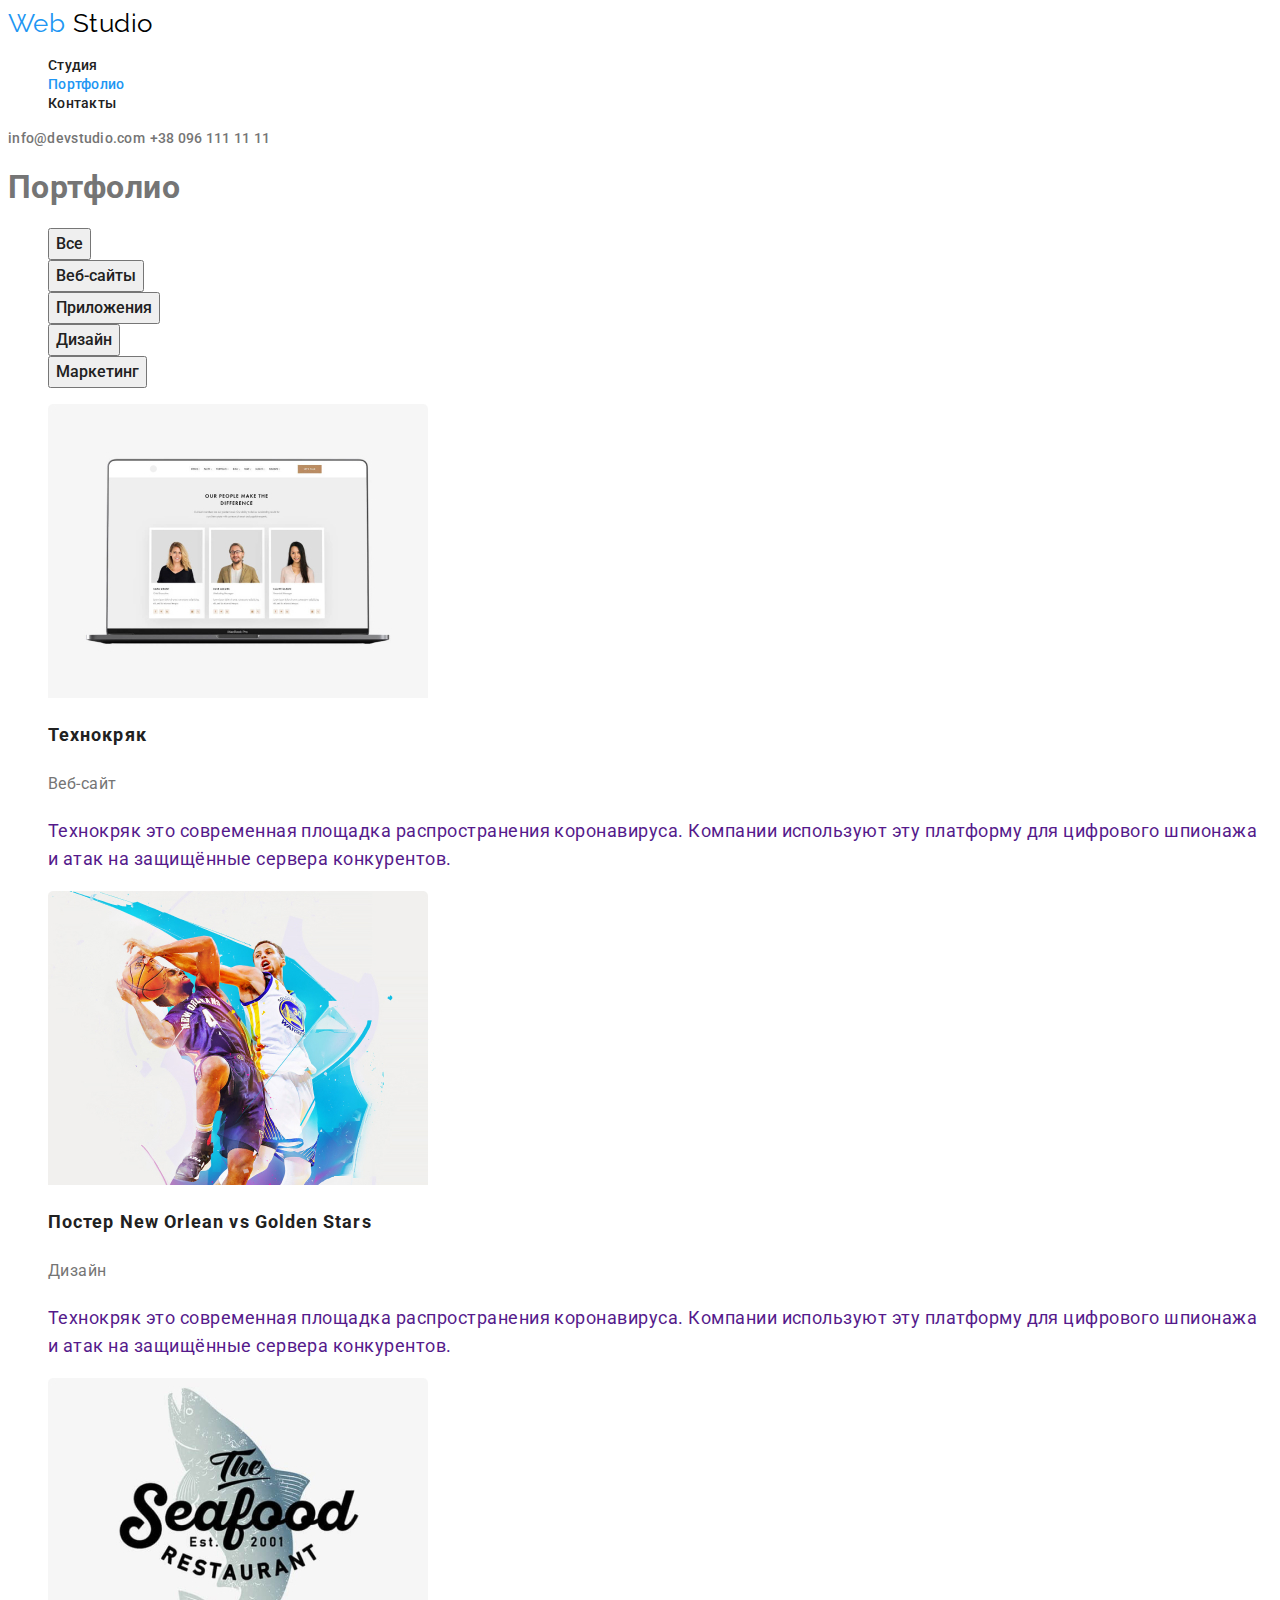
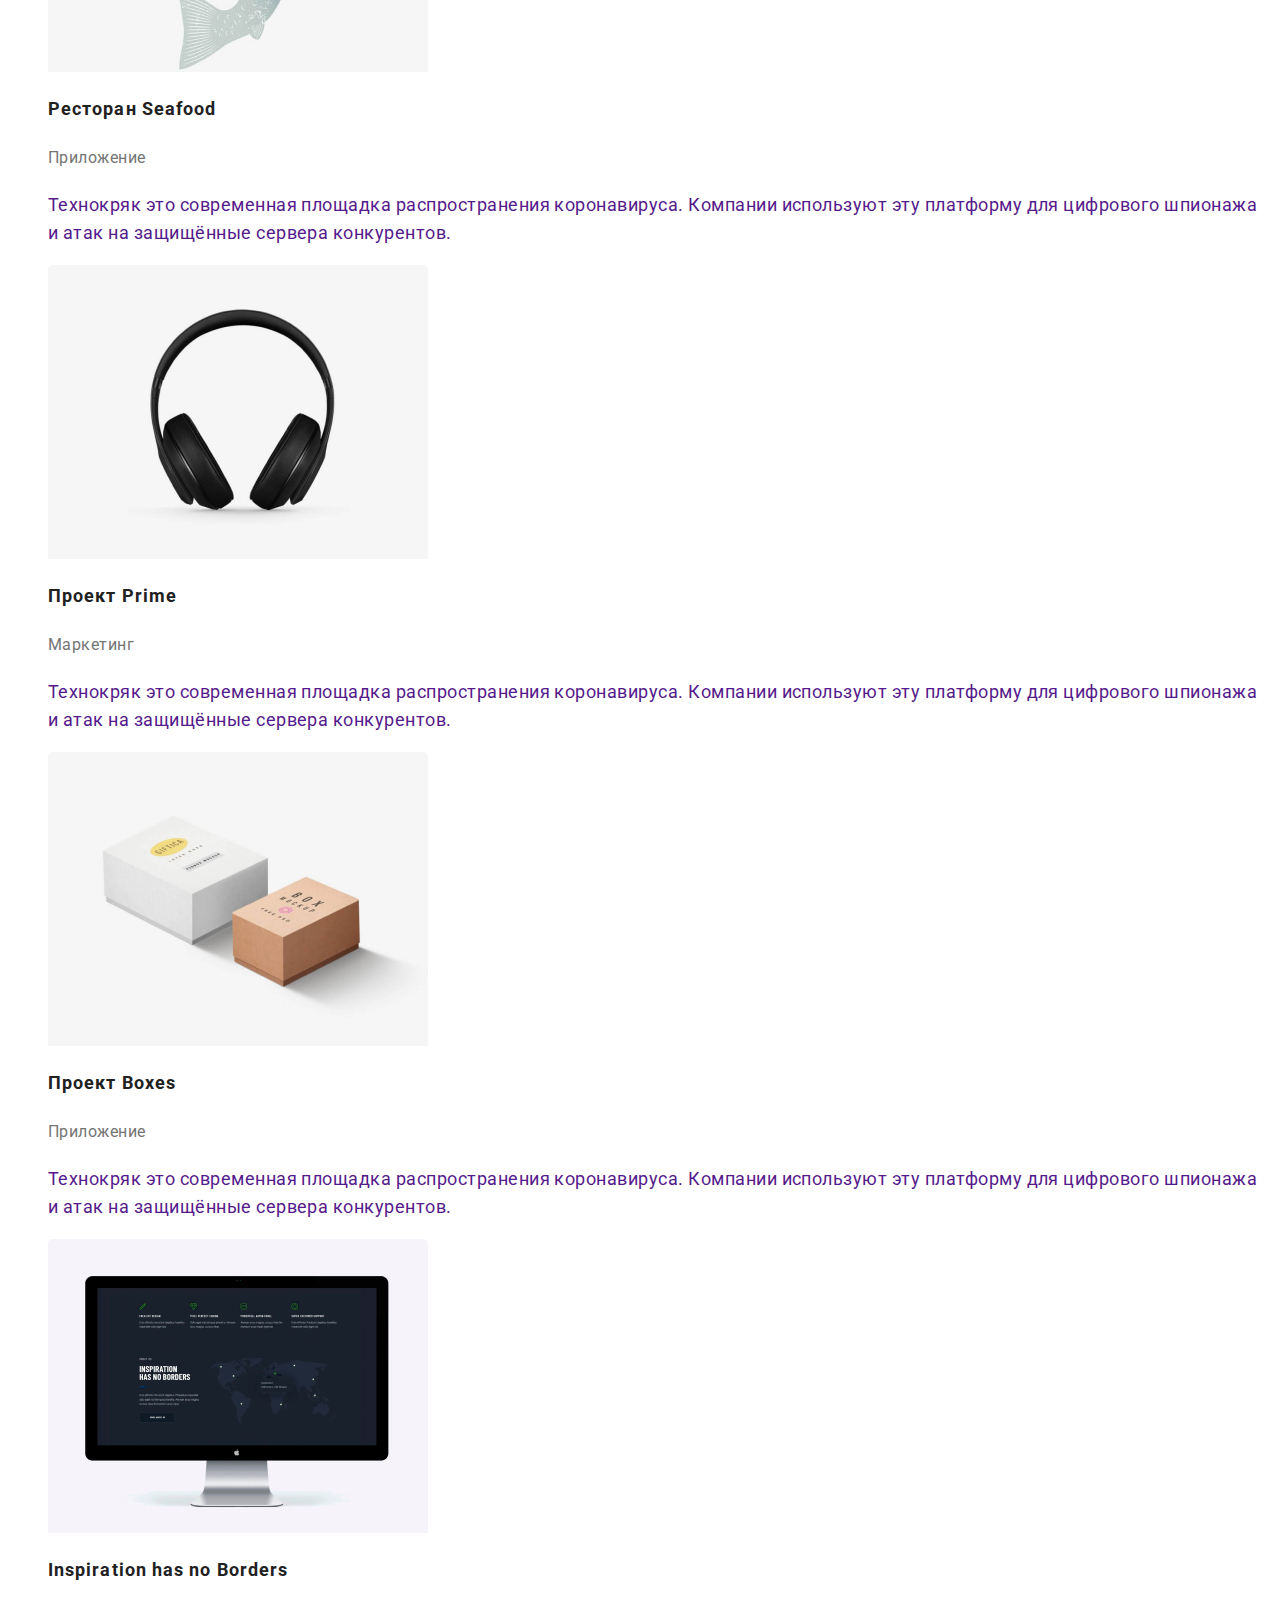
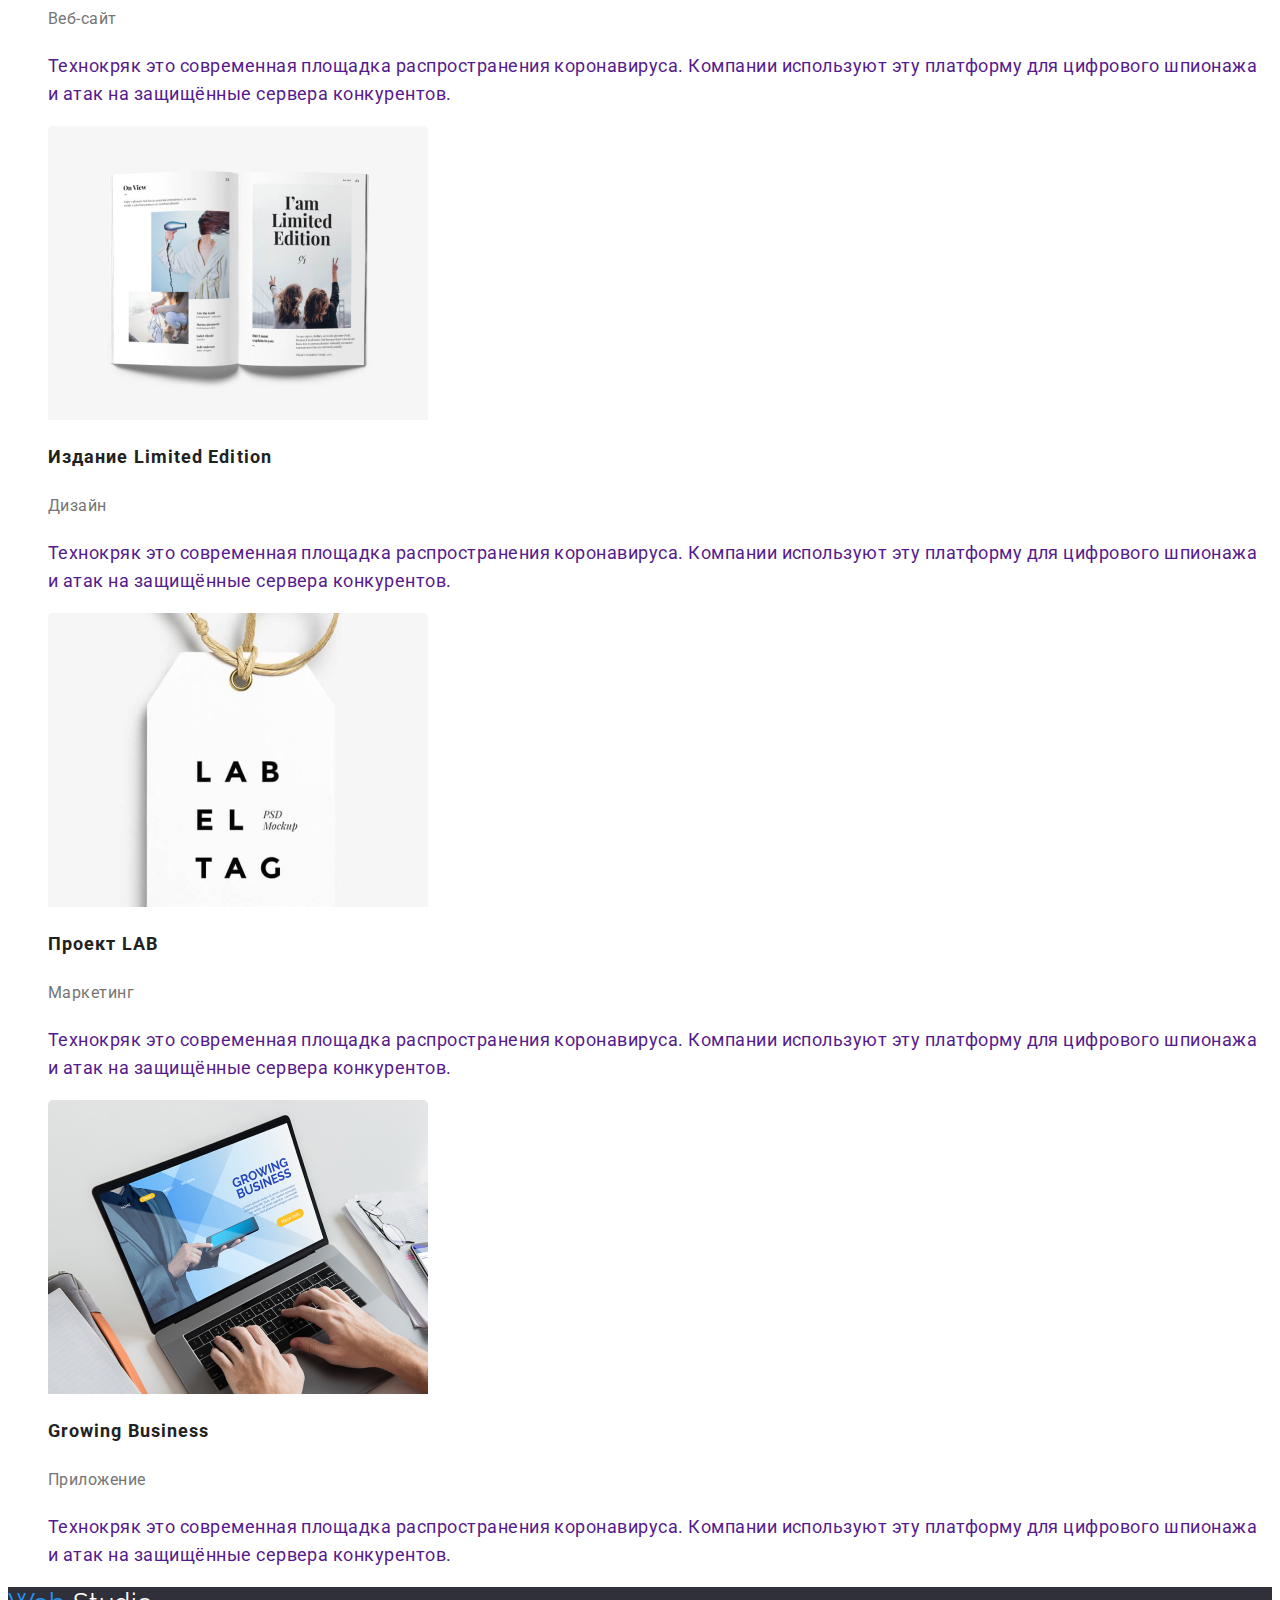
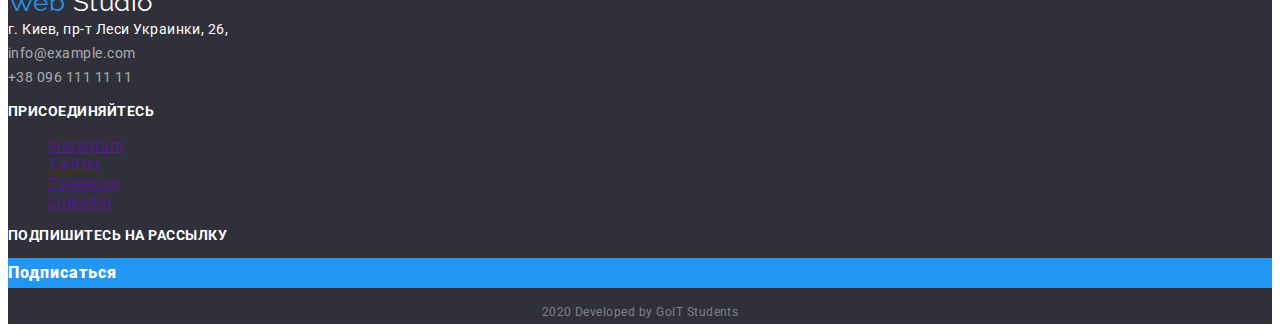
==== portfolio.html @ 2fec957e "Сopied work files №2" ====
<!DOCTYPE html>
<html lang="ru">
  <head>
    <meta charset="UTF-8" />
    <meta name="viewport" content="width=device-width, initial-scale=1.0" />
    <title>Document</title>
    <link
      href="https://fonts.googleapis.com/css2?family=Raleway:wght@700&family=Roboto:wght@400;500;700&display=swap"
      rel="stylesheet"
    />
    <link rel="stylesheet" href="./css/styles.css" />
  </head>

  <body class="page">
    <!--Шапка сайта-->
    <header>
      <nav>
        <a href="index.html" lang="en" class="logo"
          >Web <span class="accent">Studio</span></a
        >

        <ul class="site-nav">
          <li><a href="./index.html" class="link">Студия</a></li>
          <li><a href="./portfolio.html" class="link current">Портфолио</a></li>
          <li><a href="" class="link">Контакты</a></li>
        </ul>
      </nav>

      <address class="address">
        <a href="mailto:info@devstudio.com" class="item">info@devstudio.com</a>
        <a href="tel:+380961111111" class="item">+38 096 111 11 11</a>
      </address>
    </header>

    <main>
      <h1>Портфолио</h1>

      <ul class="portfolio-filter">
        <li><button type="button" class="button">Все</button></li>
        <li><button type="button" class="button">Веб-сайты</button></li>
        <li><button type="button" class="button">Приложения</button></li>
        <li><button type="button" class="button">Дизайн</button></li>
        <li><button type="button" class="button">Маркетинг</button></li>
      </ul>

      <ul class="projects">
        <li class="projects-items">
          <a class="link" href="">
            <img src="./img/Технокряк.jpg" alt="Технокряк" />
            <h2 class="title">Технокряк</h2>
            <p class="subtitle">Веб-сайт</p>
            <p class="text">
              Технокряк это современная площадка распространения коронавируса.
              Компании используют эту платформу для цифрового шпионажа и атак на
              защищённые сервера конкурентов.
            </p>
          </a>
        </li>
        <li class="projects-items">
          <a class="link" href="">
            <img
              src="./img/Постер New Orlean vs Golden Stars.jpg"
              alt="Постер New Orlean vs Golden Stars"
            />
            <h2 class="title">Постер New Orlean vs Golden Stars</h2>
            <p class="subtitle">Дизайн</p>
            <p class="text">
              Технокряк это современная площадка распространения коронавируса.
              Компании используют эту платформу для цифрового шпионажа и атак на
              защищённые сервера конкурентов.
            </p>
          </a>
        </li>
        <li class="projects-items">
          <a class="link" href="">
            <img src="./img/Ресторан Seafood.jpg" alt="Ресторан Seafood" />
            <h2 class="title">Ресторан Seafood</h2>
            <p class="subtitle">Приложение</p>
            <p class="text">
              Технокряк это современная площадка распространения коронавируса.
              Компании используют эту платформу для цифрового шпионажа и атак на
              защищённые сервера конкурентов.
            </p>
          </a>
        </li>
        <li class="projects-items">
          <a class="link" href="">
            <img src="./img/Проект Prime.jpg" alt="Проект Prime" />
            <h2 class="title">Проект Prime</h2>
            <p class="subtitle">Маркетинг</p>
            <p class="text">
              Технокряк это современная площадка распространения коронавируса.
              Компании используют эту платформу для цифрового шпионажа и атак на
              защищённые сервера конкурентов.
            </p>
          </a>
        </li>
        <li class="projects-items">
          <a class="link" href="">
            <img src="./img/Проект Boxes.jpg" alt="Проект Boxes" />
            <h2 class="title">Проект Boxes</h2>
            <p class="subtitle">Приложение</p>
            <p class="text">
              Технокряк это современная площадка распространения коронавируса.
              Компании используют эту платформу для цифрового шпионажа и атак на
              защищённые сервера конкурентов.
            </p>
          </a>
        </li>
        <li class="projects-items">
          <a class="link" href="">
            <img
              src="./img/Inspiration has no Borders.jpg"
              alt="Inspiration has no Borders"
            />
            <h2 class="title">Inspiration has no Borders</h2>
            <p class="subtitle">Веб-сайт</p>
            <p class="text">
              Технокряк это современная площадка распространения коронавируса.
              Компании используют эту платформу для цифрового шпионажа и атак на
              защищённые сервера конкурентов.
            </p>
          </a>
        </li>
        <li class="projects-items">
          <a class="link" href="">
            <img
              src="./img/Издание Limited Edition.jpg"
              alt="Издание Limited Edition"
            />
            <h2 class="title">Издание Limited Edition</h2>
            <p class="subtitle">Дизайн</p>
            <p class="text">
              Технокряк это современная площадка распространения коронавируса.
              Компании используют эту платформу для цифрового шпионажа и атак на
              защищённые сервера конкурентов.
            </p>
          </a>
        </li>
        <li class="projects-items">
          <a class="link" href="">
            <img src="./img/Проект LAB.jpg" alt="Проект LAB" />
            <h2 class="title">Проект LAB</h2>
            <p class="subtitle">Маркетинг</p>
            <p class="text">
              Технокряк это современная площадка распространения коронавируса.
              Компании используют эту платформу для цифрового шпионажа и атак на
              защищённые сервера конкурентов.
            </p>
          </a>
        </li>
        <li class="projects-items">
          <a class="link" href="">
            <img src="./img/Growing Business.jpg" alt="Growing Business" />
            <h2 class="title">Growing Business</h2>
            <p class="subtitle">Приложение</p>
            <p class="text">
              Технокряк это современная площадка распространения коронавируса.
              Компании используют эту платформу для цифрового шпионажа и атак на
              защищённые сервера конкурентов.
            </p>
          </a>
        </li>
      </ul>
    </main>

    <!--Футер-->
    <footer class="footer">
      <div>
        <a class="logo">Web <span class="logo-footer">Studio</span></a>
        <address>
          <a class="contact">г. Киев, пр-т Леси Украинки, 26, </a><br />
          <a href="mailto:info@example.com" class="info">info@example.com</a
          ><br />
          <a href="tel:+380961111111" class="info">+38 096 111 11 11</a>
        </address>
      </div>

      <div>
        <p class="action">Присоединяйтесь</p>
        <ul>
          <li>
            <a href="" aria-label="Cсылка на Instagram">Instagram</a>
          </li>
          <li><a href="" aria-label="Cсылка на Twitter">Twitter</a></li>
          <li><a href="" aria-label="Cсылка на Facebook">Facebook</a></li>
          <li><a href="" aria-label="Cсылка на LinkedIn">LinkedIn</a></li>
        </ul>
      </div>

      <div>
        <p class="action">Подпишитесь на рассылку</p>
        <a href="" class="studio-button">Подписаться</a>
      </div>

      <p class="madeby">2020 Developed by GoIT Students</p>
    </footer>
  </body>
</html>
---- css/styles.css ----
/* Стили для index.html */

/* основной цвет фона #FFFFFF */
/* вторичный цвет фона #F5F4FA */
/* цвет основного текста #757575 */
/* вторичный цвет текста #212121 */
/* белый #FFFFFF */
/* акцент #2196F3 */

/* по умолчанию */
/* fon-style: normal */
/* fon-weight: 400 для p, 700 для h*/

.page {
  color: #757575;
  background-color: #ffffff;
  font-family: Roboto, sans-serif;
  letter-spacing: 0.03em;
}

ul {
  list-style: none;
}

/* Logo */

.logo {
  color: #2196f3;
  font-family: Raleway, cursive;
  font-size: 26px;
  line-height: 1.19;
  text-decoration: none;
}

.logo .accent {
  color: #000000;
}

/* Site-nav */
.site-nav .link {
  color: #212121;
  font-weight: 500;
  font-size: 14px;
  line-height: 1.14;
  letter-spacing: 0.02em;
  text-decoration: none;
}

.site-nav .link:hover,
.site-nav .link:focus {
  color: #2196f3;
}

.site-nav .link.current {
  color: #2196f3;
}

/* address */
.address .item {
  color: #757575;
  text-decoration: none;
  font-style: normal;
  font-weight: 500;
  font-size: 14px;
  line-height: 1.14;
  letter-spacing: 0.02em;
}

.address .item:hover,
address .item:focus {
  color: #2196f3;
}

/* Hero */
.hero-title {
  /* color: #ffffff; */
  font-weight: 900;
  font-size: 44px;
  line-height: 1.36;
  text-align: center;
  letter-spacing: 0.06em;
  text-transform: uppercase;
}

.hero-button {
  color: #ffffff;
  background-color: #2196f3;
  font-weight: 700;
  font-size: 16px;
  line-height: 1.87;
  display: flex;
  align-items: center;
  text-align: center;
  letter-spacing: 0.06em;
  text-decoration: none;
}

/* Section */
.section-title {
  color: #212121;
  font-weight: 700;
  font-size: 36px;
  line-height: 1.17;
  text-align: center;
}

/* Features */
.feature-list .title {
  color: #212121;
  font-weight: 700;
  font-size: 14px;
  line-height: 1.14;
  text-transform: uppercase;
}

.feature-list .text {
  font-size: 14px;
  line-height: 1.71;
}

/* Product */
.product .product-list {
  font-weight: 700;
  font-size: 14px;
  line-height: 1.14;
  text-align: center;
  text-transform: uppercase;
  /* color: #ffffff; */
}

/* Team */
.team-list .title {
  color: #212121;
}

.team {
  background: #f5f4fa;
}

/* Футер */
.contact {
  font-style: normal;
  font-weight: 400;
  font-size: 14px;
  line-height: 1.71;
  color: #ffffff;
}

.info {
  font-style: normal;
  font-weight: 400;
  font-size: 14px;
  line-height: 1.71;
  color: rgba(255, 255, 255, 0.6);
  text-decoration: none;
}

.studio-button {
  font-weight: 900;
  font-size: 16px;
  line-height: 1.87;
  display: flex;
  align-items: center;
  text-align: center;
  letter-spacing: 0.06em;
  background-color: #2196f3;
  color: #ffffff;
  text-decoration: none;
}

.action {
  font-weight: 700;
  font-size: 14px;
  line-height: 1.14;
  text-transform: uppercase;
  color: #ffffff;
}

.footer {
  background-color: #2f303a;
}

.madeby {
  font-style: normal;
  font-weight: 400;
  font-size: 12px;
  line-height: 2;
  text-align: center;
  color: rgba(255, 255, 255, 0.4);
}
.logo-footer {
  color: #ffffff;
}
/* Стили для portfolio.html */

/* основной цвет фона #FFFFFF */
/* вторичный цвет фона #F5F4FA */
/* цвет основного текста #212121 */
/* вторичный цвет текста #757575 */

.portfolio-filter .button {
  color: #212121;
}

.portfolio-filter .button:hover,
.portfolio-filter .button:focus {
  color: #ffffff;
  background-color: #2196f3;
}

button {
  font-family: inherit;
  font-weight: 500;
  font-size: 16px;
  line-height: 1.63;
  text-align: center;
}

.projects .title {
  font-weight: 700;
  font-size: 18px;
  line-height: 2;
  letter-spacing: 0.06em;
  color: #212121;
}

.projects .link {
  text-decoration: none;
}

.projects .subtitle {
  font-weight: 400;
  font-size: 16px;
  line-height: 1.87;
  color: #757575;
}

.projects .text {
  font-weight: 400;
  font-size: 18px;
  line-height: 1.56;
  /* color: #ffffff; */
}
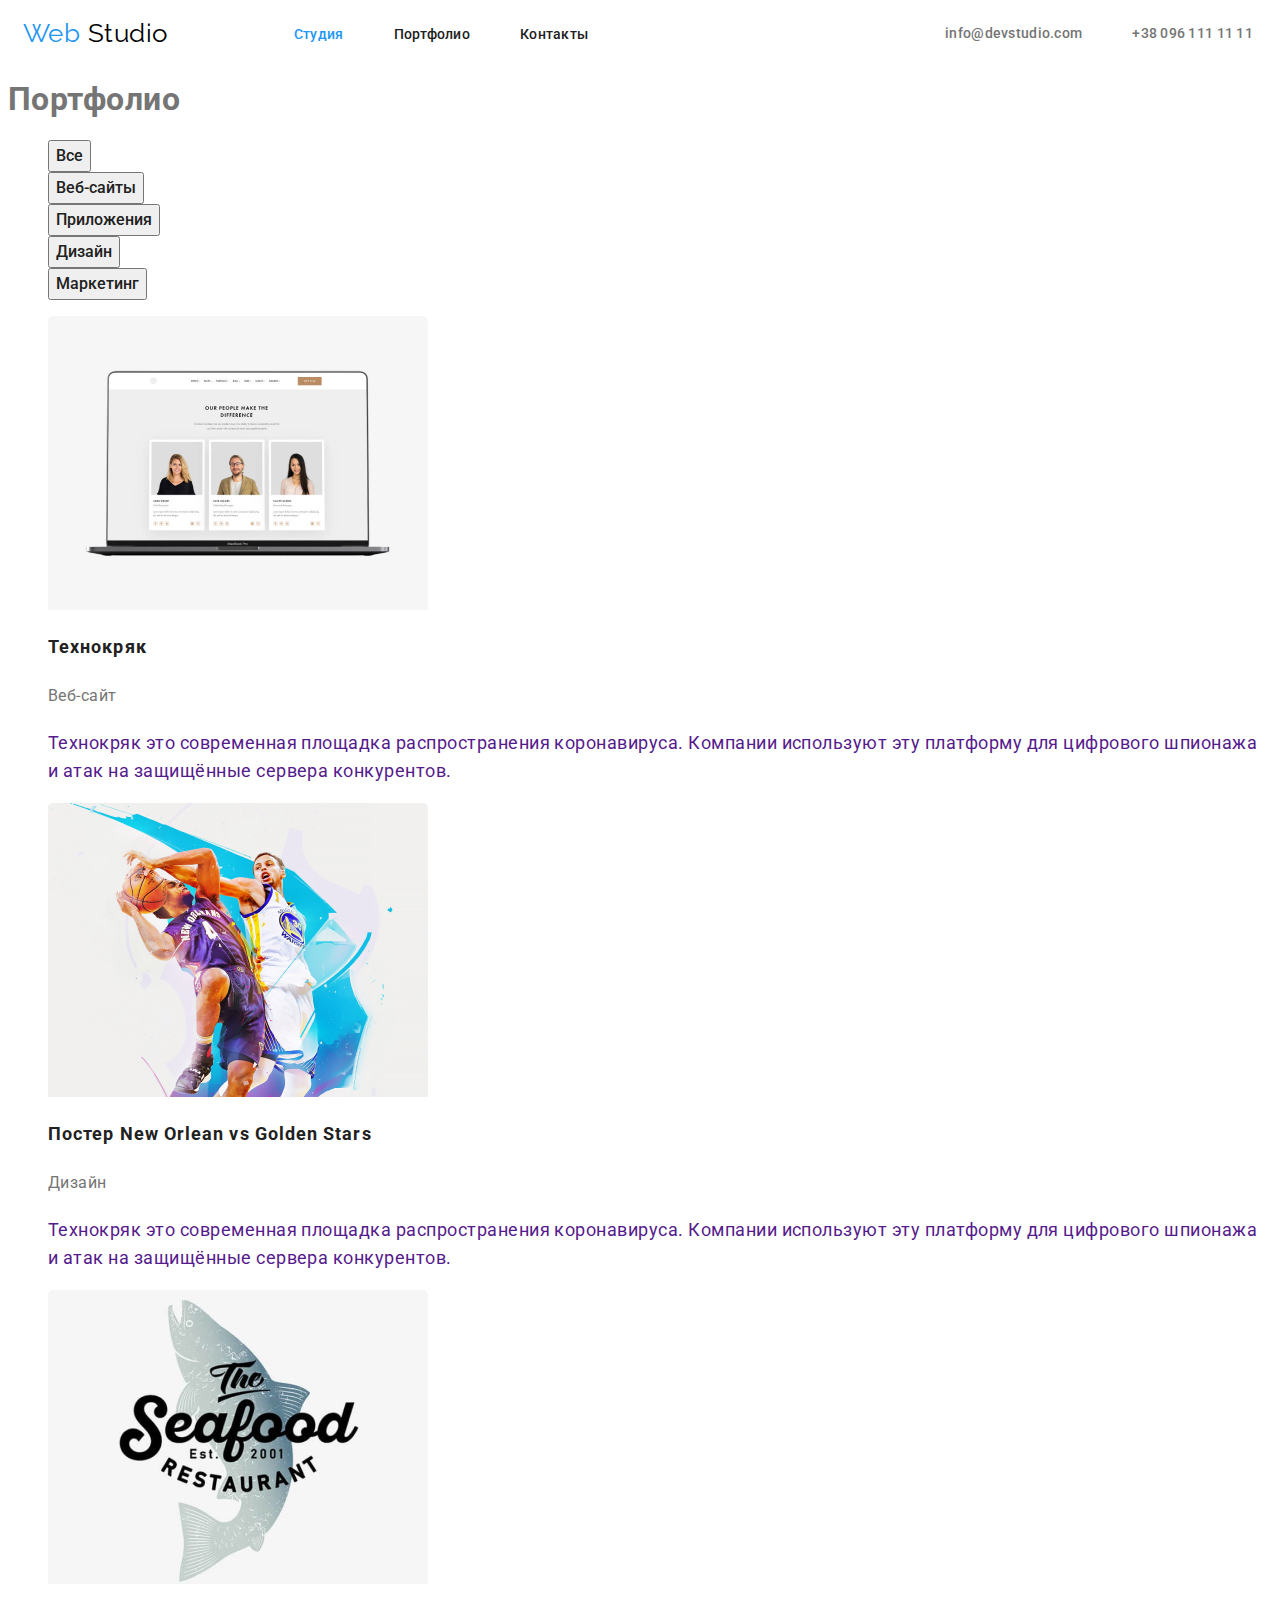
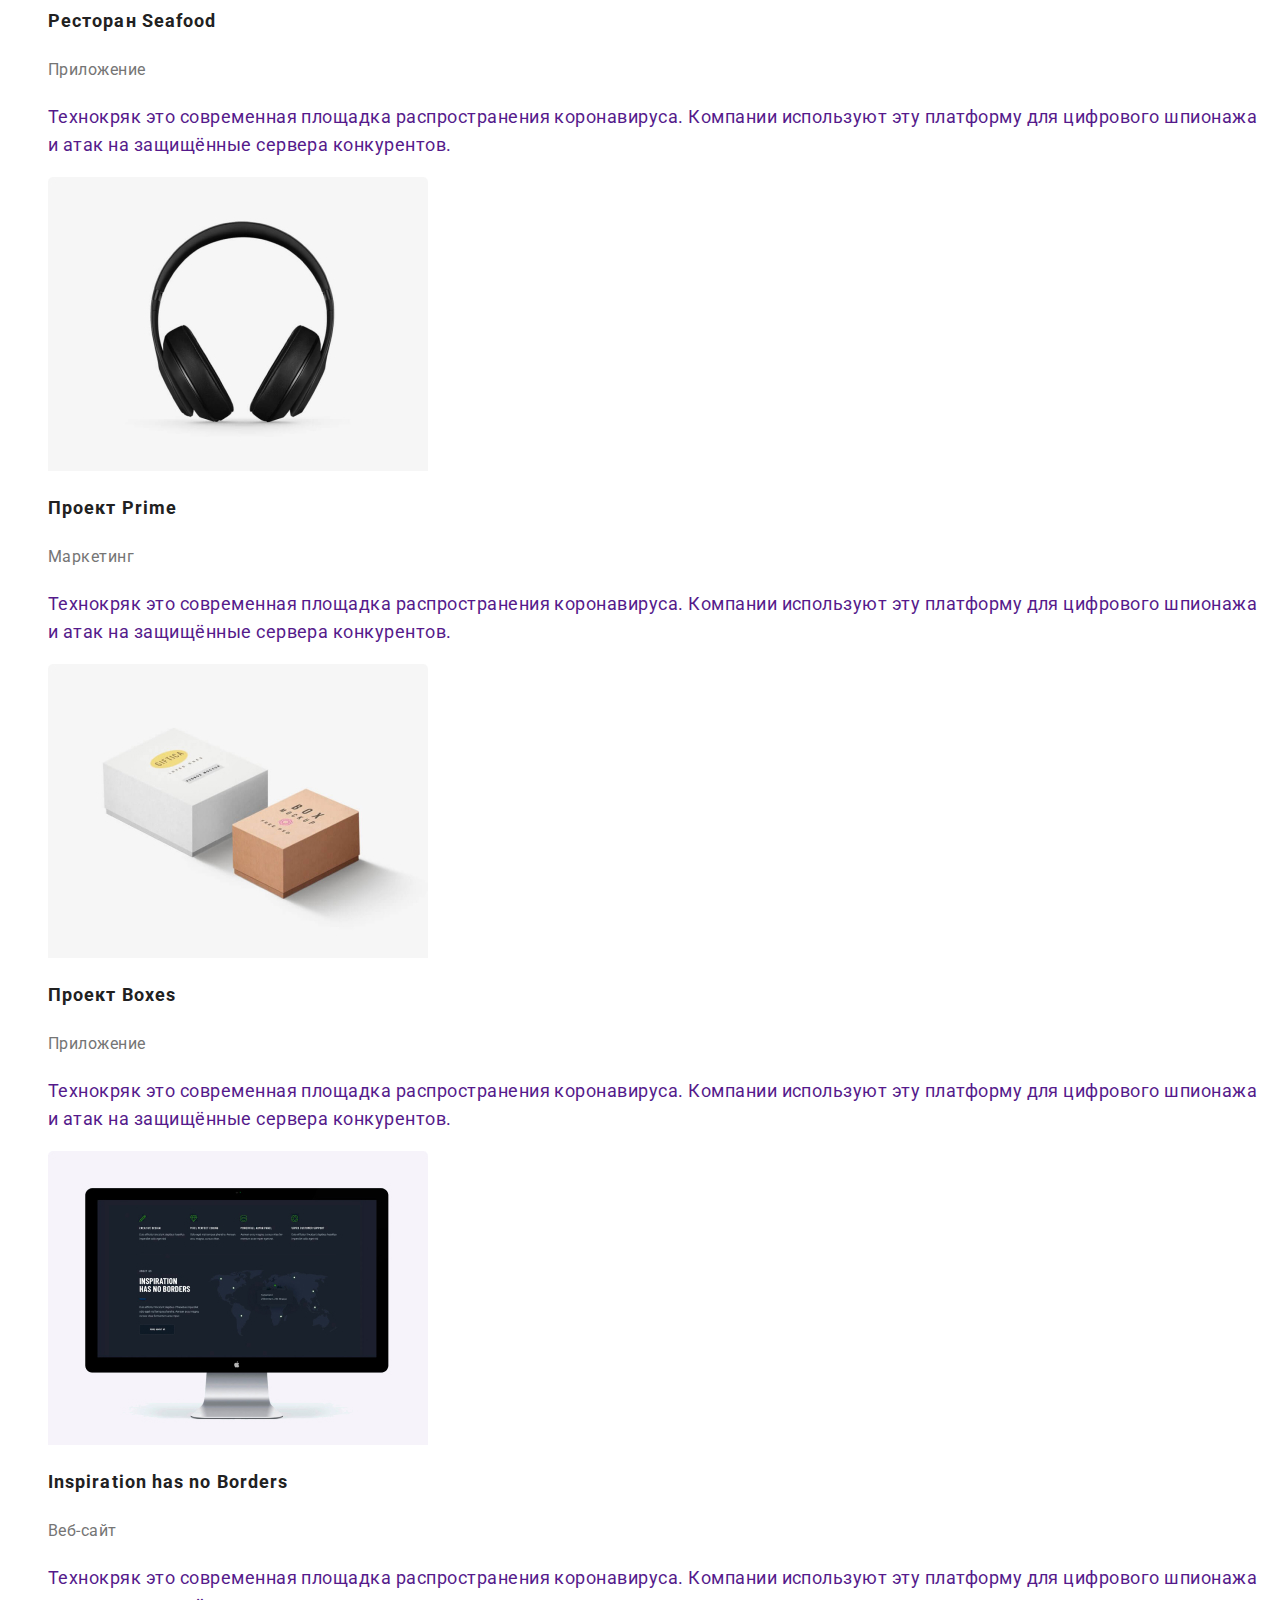
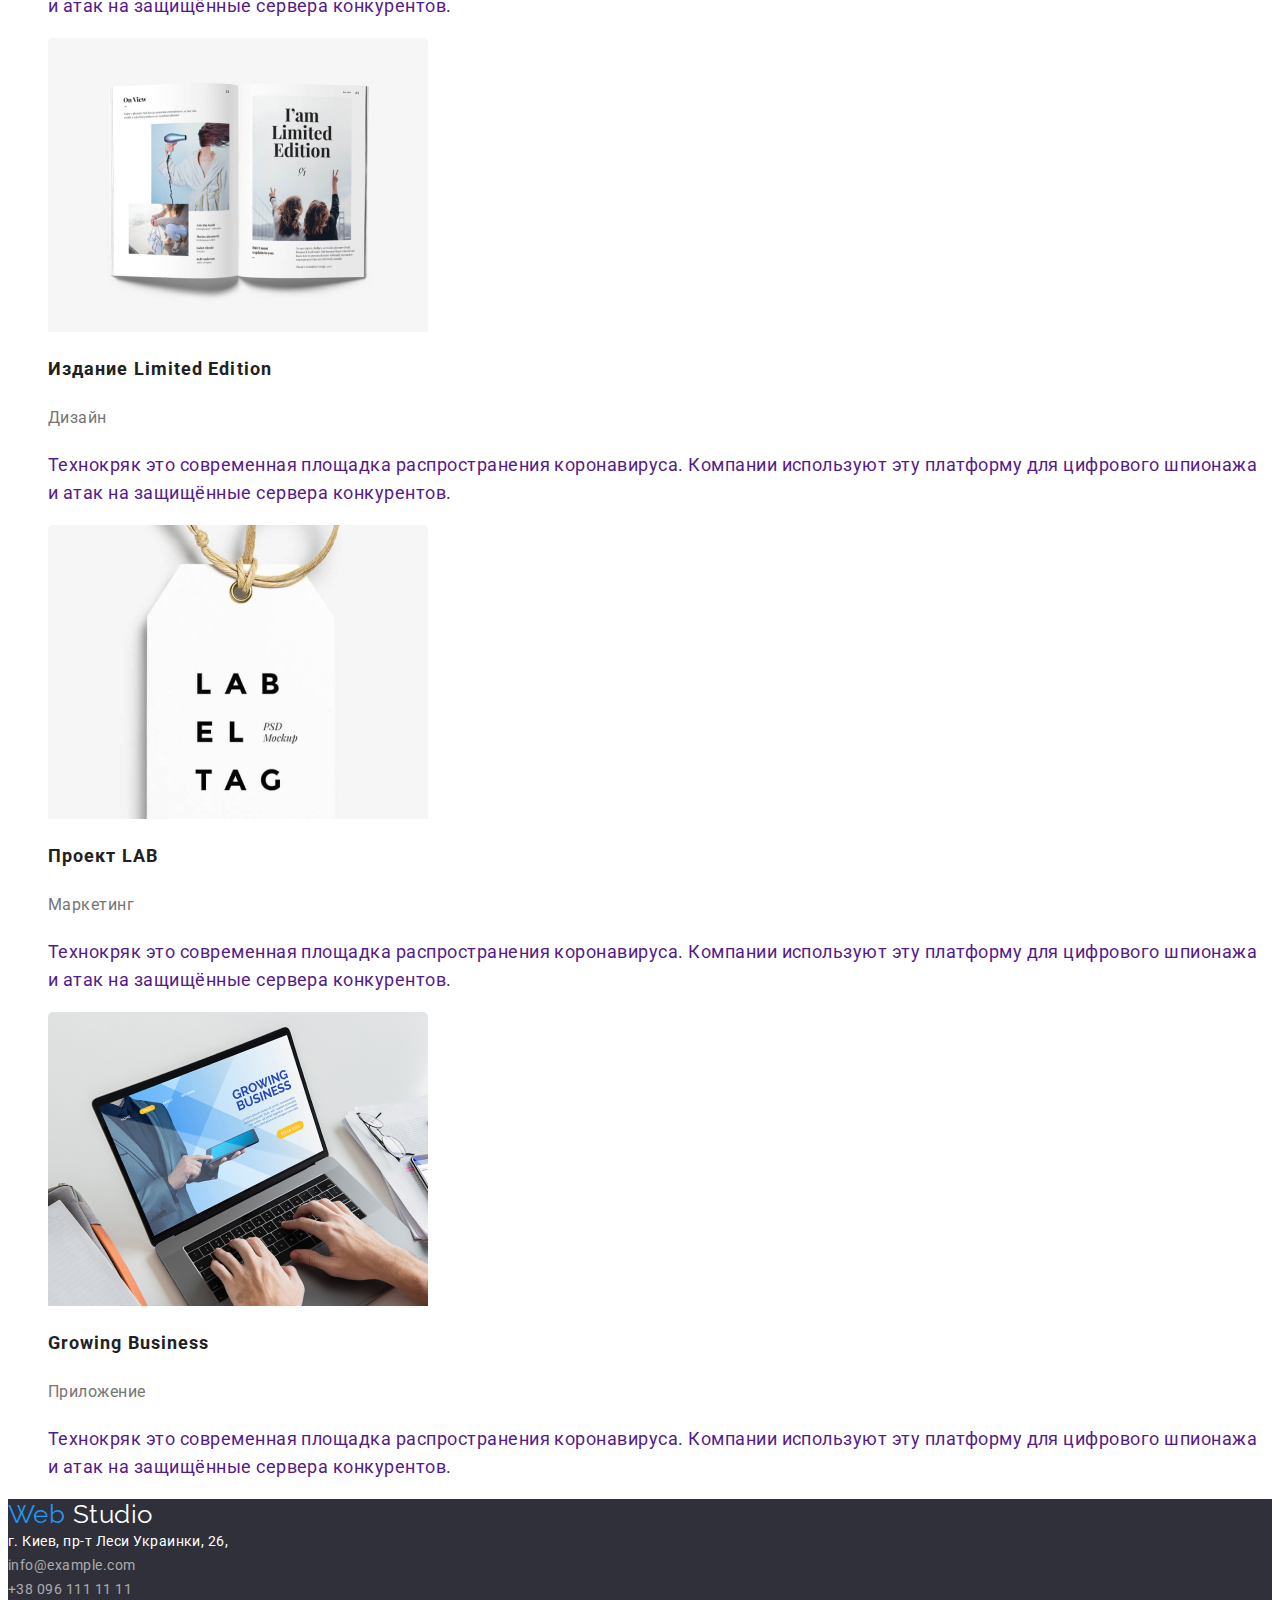
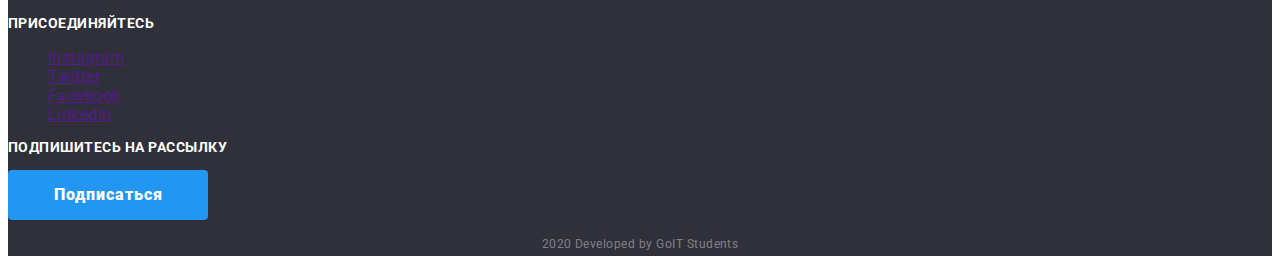
==== commit 76d3cb58: "Added flex elements" ====
--- a/portfolio.html
+++ b/portfolio.html
@@ -13,23 +13,31 @@
 
   <body class="page">
     <!--Шапка сайта-->
-    <header>
-      <nav>
-        <a href="index.html" lang="en" class="logo"
-          >Web <span class="accent">Studio</span></a
-        >
-
-        <ul class="site-nav">
-          <li><a href="./index.html" class="link">Студия</a></li>
-          <li><a href="./portfolio.html" class="link current">Портфолио</a></li>
-          <li><a href="" class="link">Контакты</a></li>
-        </ul>
-      </nav>
-
-      <address class="address">
-        <a href="mailto:info@devstudio.com" class="item">info@devstudio.com</a>
-        <a href="tel:+380961111111" class="item">+38 096 111 11 11</a>
-      </address>
+    <header class="page-header">
+      <div class="header-container">
+        <nav class="nav-conteiner">
+          <a href="index.html" lang="en" class="logo"
+            >Web <span class="accent">Studio</span></a
+          >
+
+          <ul class="site-nav">
+            <li class="item">
+              <a href="./index.html" class="link current">Студия</a>
+            </li>
+            <li class="item">
+              <a href="./portfolio.html" class="link">Портфолио</a>
+            </li>
+            <li class="item"><a href="" class="link">Контакты</a></li>
+          </ul>
+        </nav>
+
+        <address class="address">
+          <a href="mailto:info@devstudio.com" class="item"
+            >info@devstudio.com</a
+          >
+          <a href="tel:+380961111111" class="item">+38 096 111 11 11</a>
+        </address>
+      </div>
     </header>
 
     <main>
--- a/css/styles.css
+++ b/css/styles.css
@@ -17,6 +17,18 @@
   font-family: Roboto, sans-serif;
   letter-spacing: 0.03em;
 }
+.nav-conteiner {
+  display: flex;
+  align-items: center;
+}
+.header-container {
+  width: 1230px;
+  padding-left: 15px;
+  padding-right: 15px;
+
+  display: flex;
+  align-items: center;
+}
 
 ul {
   list-style: none;
@@ -55,7 +67,23 @@
   color: #2196f3;
 }
 
+.site-nav {
+  display: flex;
+  margin-left: 86px;
+}
+
+.site-nav .item:not(:last-child) {
+  margin-right: 50px;
+}
 /* address */
+.address {
+  display: flex;
+  margin-left: auto;
+}
+
+.address .item + .item {
+  margin-left: 50px;
+}
 .address .item {
   color: #757575;
   text-decoration: none;
@@ -73,26 +101,36 @@
 
 /* Hero */
 .hero-title {
+  margin-top: 0px;
+  margin-bottom: 46px;
+
   /* color: #ffffff; */
+
   font-weight: 900;
   font-size: 44px;
   line-height: 1.36;
-  text-align: center;
   letter-spacing: 0.06em;
   text-transform: uppercase;
 }
 
 .hero-button {
+  display: inline-block;
+  border-radius: 4px;
+  padding: 10px 32px;
+  min-width: 200px;
+
   color: #ffffff;
   background-color: #2196f3;
+
   font-weight: 700;
   font-size: 16px;
   line-height: 1.87;
-  display: flex;
-  align-items: center;
-  text-align: center;
-  letter-spacing: 0.06em;
-  text-decoration: none;
+  letter-spacing: 0.06em;
+  text-align: center;
+  text-decoration: none;
+}
+.hero {
+  text-align: center;
 }
 
 /* Section */
@@ -156,15 +194,19 @@
 }
 
 .studio-button {
+  display: inline-block;
+  border-radius: 4px;
+  padding: 10px 45px 10px 46px;
+  min-width: 109px;
+
+  background-color: #2196f3;
+  color: #ffffff;
+
   font-weight: 900;
   font-size: 16px;
   line-height: 1.87;
-  display: flex;
-  align-items: center;
-  text-align: center;
-  letter-spacing: 0.06em;
-  background-color: #2196f3;
-  color: #ffffff;
+  text-align: center;
+  letter-spacing: 0.06em;
   text-decoration: none;
 }
 
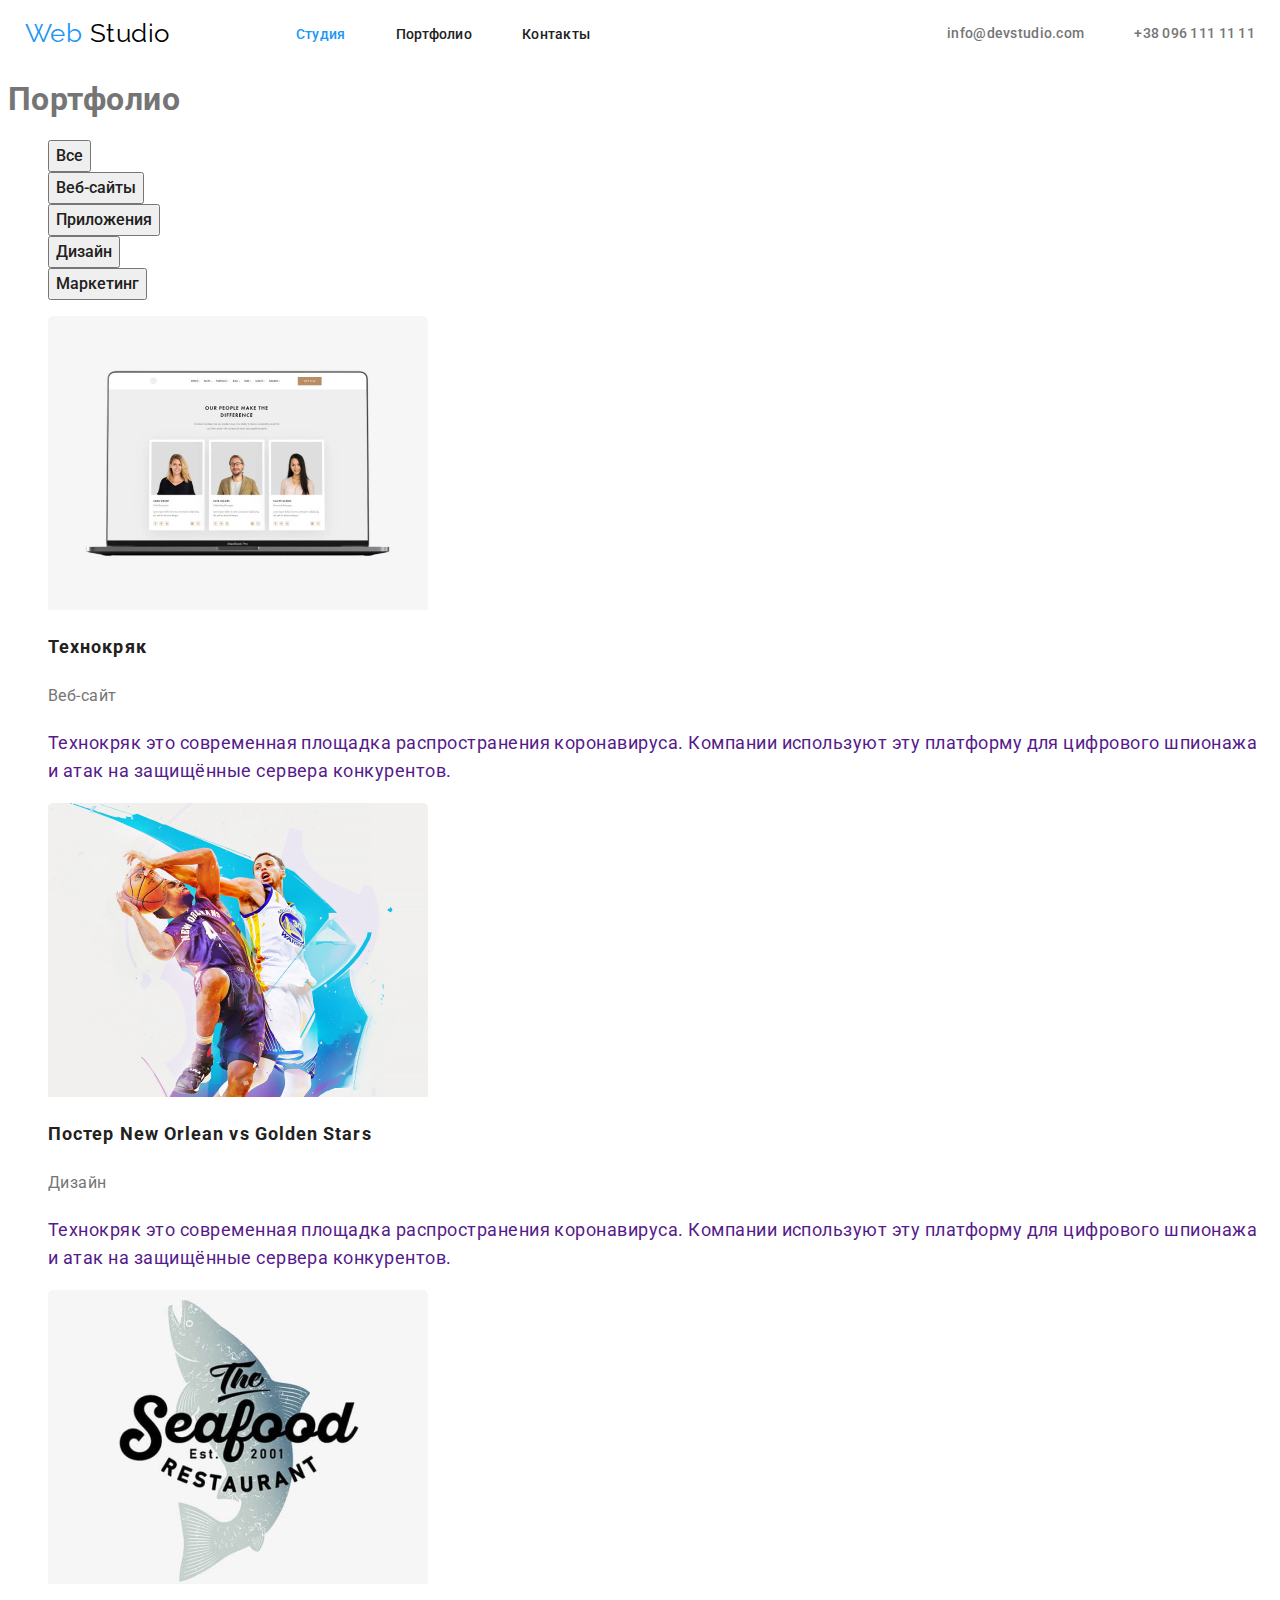
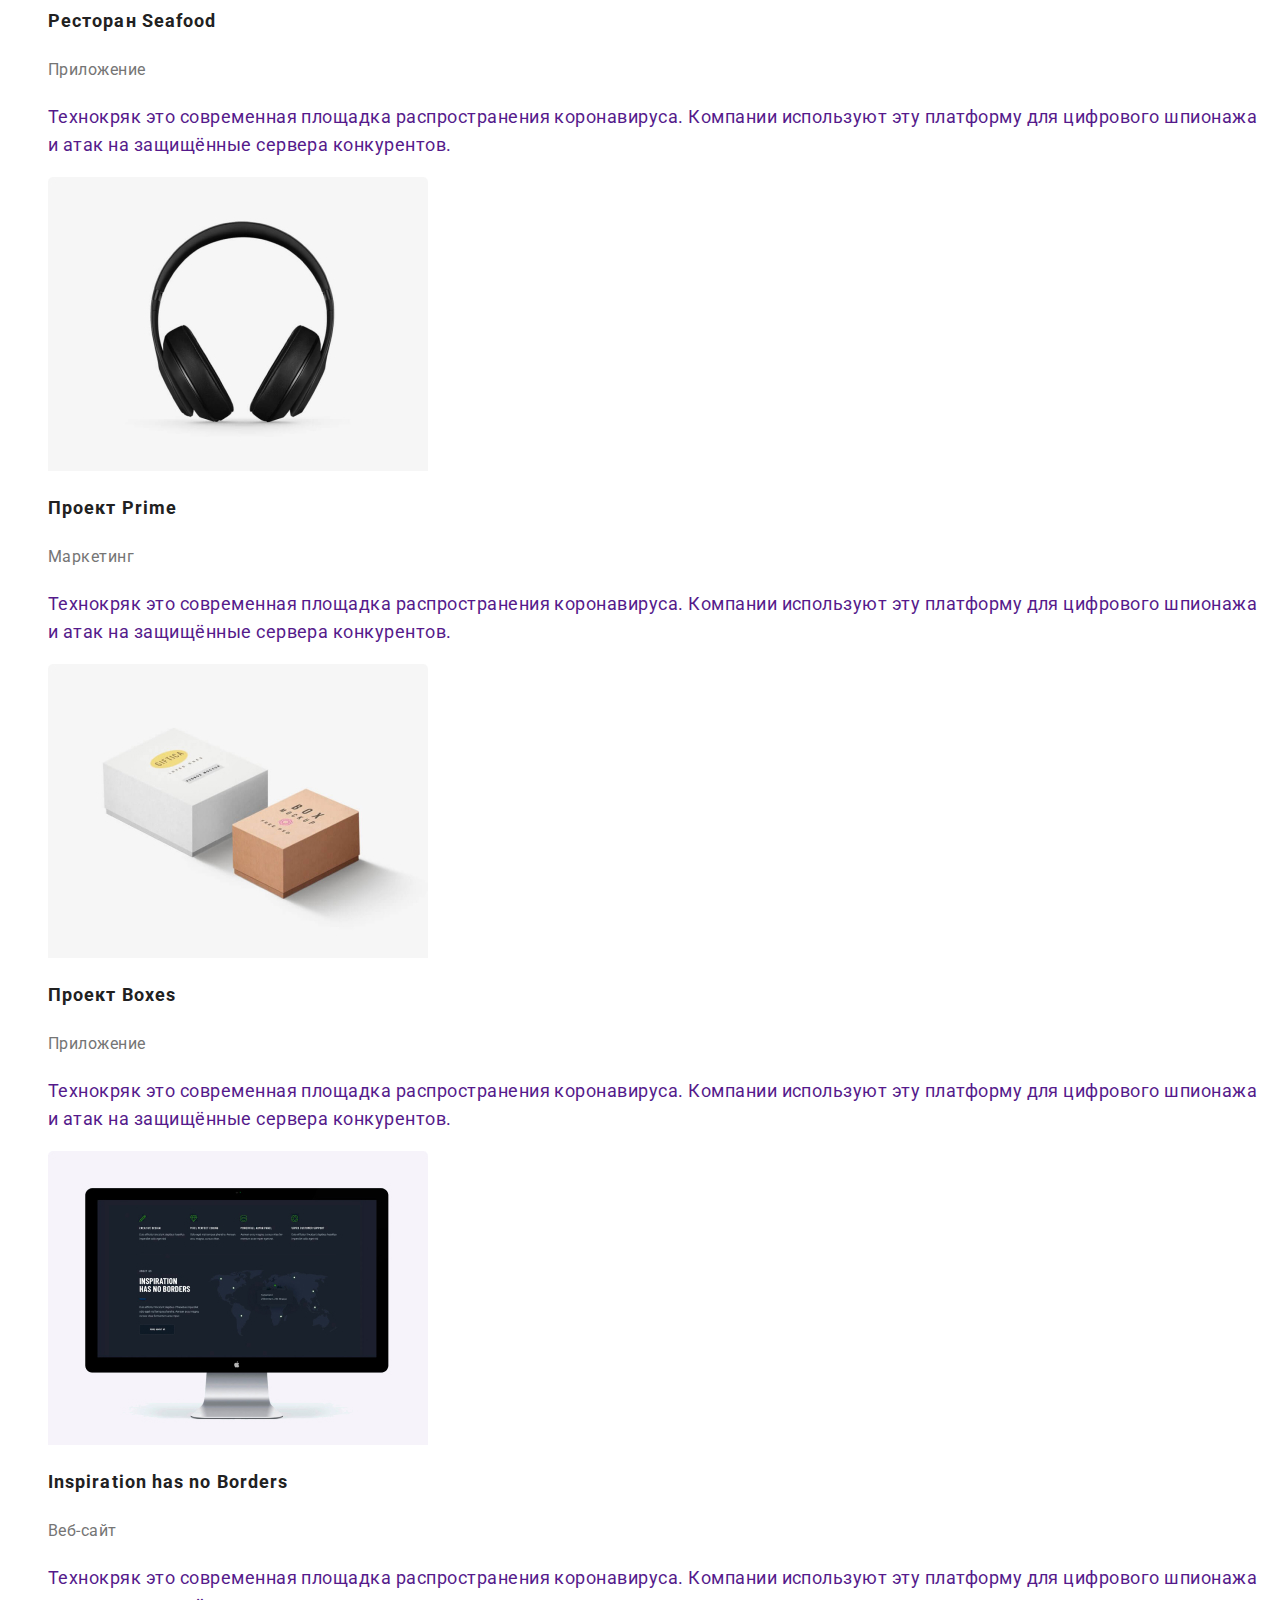
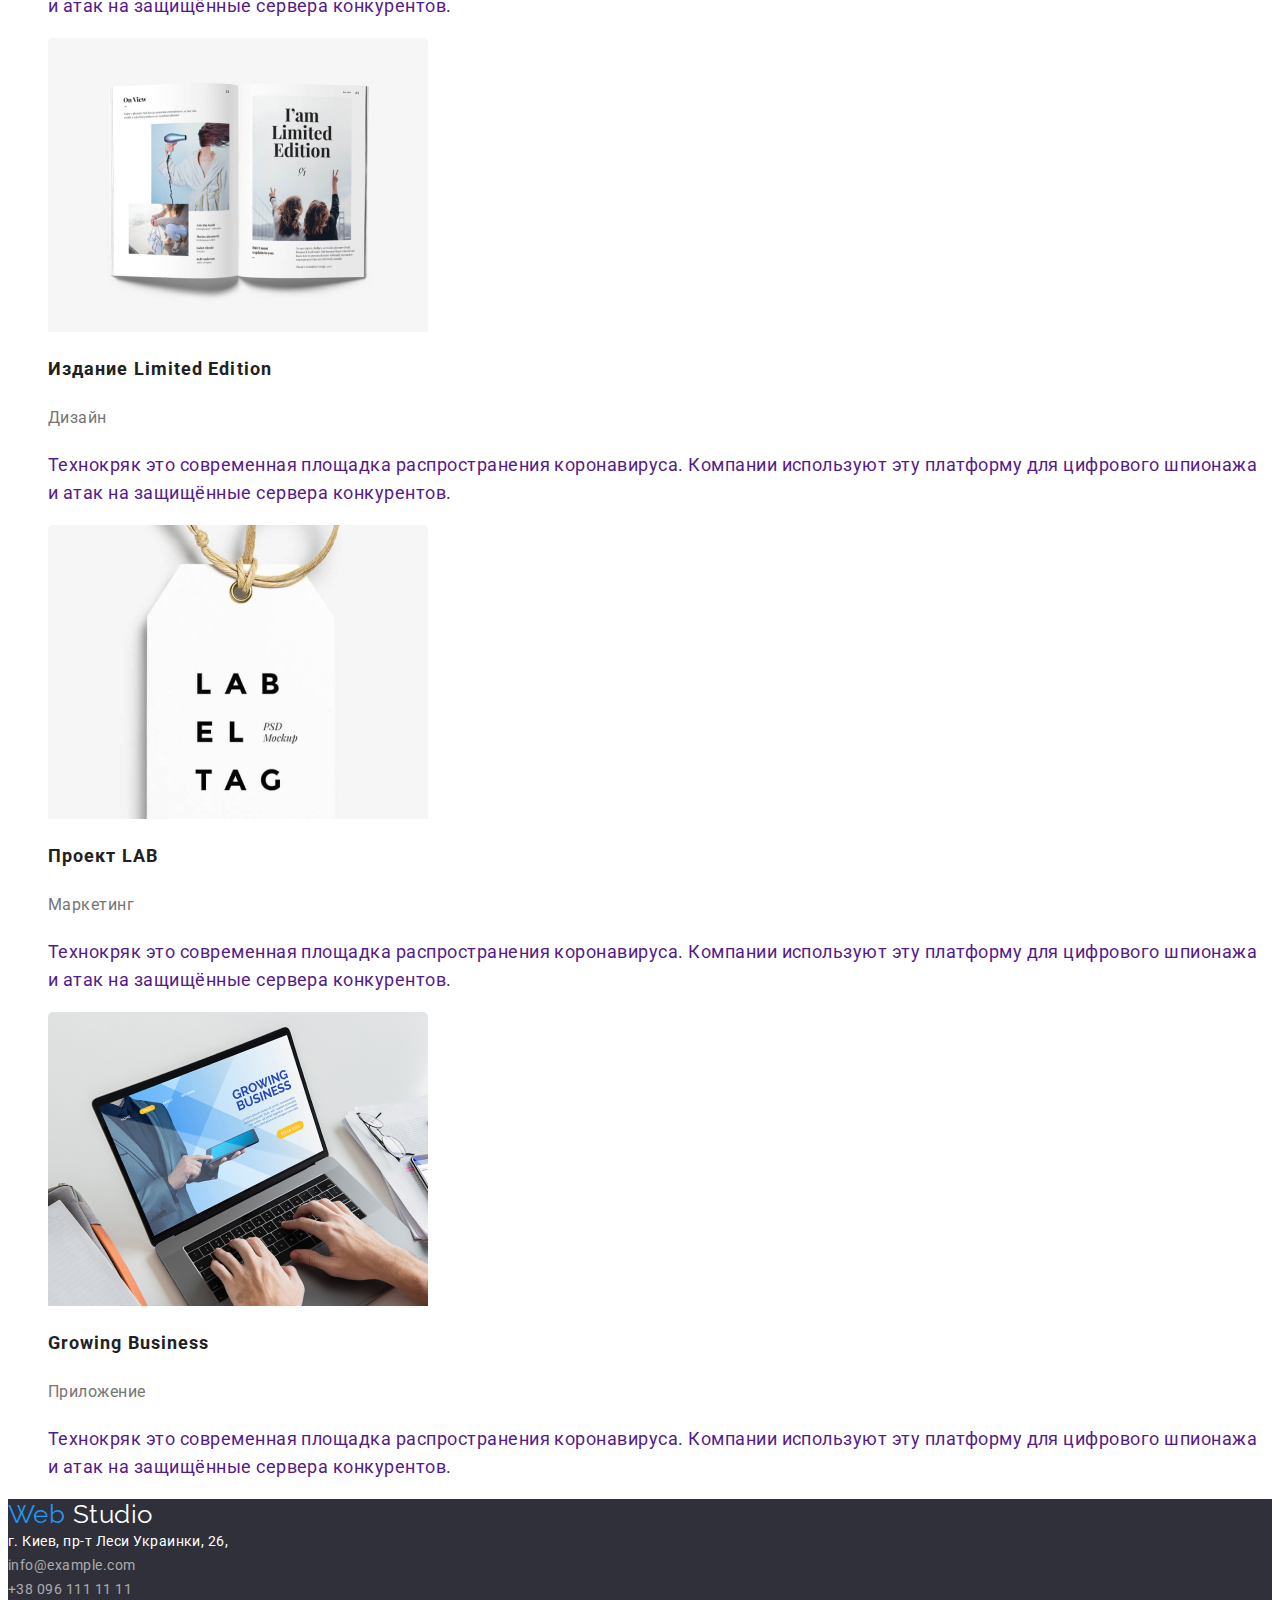
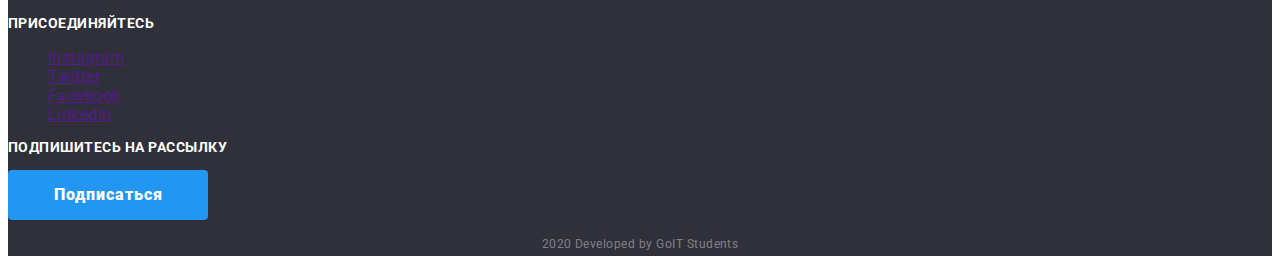
==== commit 3ba22fc1: "Added flex elements" ====
--- a/portfolio.html
+++ b/portfolio.html
@@ -14,7 +14,7 @@
   <body class="page">
     <!--Шапка сайта-->
     <header class="page-header">
-      <div class="header-container">
+      <div class="header container">
         <nav class="nav-conteiner">
           <a href="index.html" lang="en" class="logo"
             >Web <span class="accent">Studio</span></a
--- a/css/styles.css
+++ b/css/styles.css
@@ -21,11 +21,14 @@
   display: flex;
   align-items: center;
 }
-.header-container {
+.container {
+  margin-left: auto;
+  margin-right: auto;
   width: 1230px;
   padding-left: 15px;
   padding-right: 15px;
-
+}
+.header {
   display: flex;
   align-items: center;
 }
@@ -131,9 +134,13 @@
 }
 .hero {
   text-align: center;
+  margin-bottom: 94px;
 }
 
 /* Section */
+.section {
+  margin-bottom: 94px;
+}
 .section-title {
   color: #212121;
   font-weight: 700;
@@ -144,6 +151,8 @@
 
 /* Features */
 .feature-list .title {
+  margin-bottom: 10px;
+
   color: #212121;
   font-weight: 700;
   font-size: 14px;
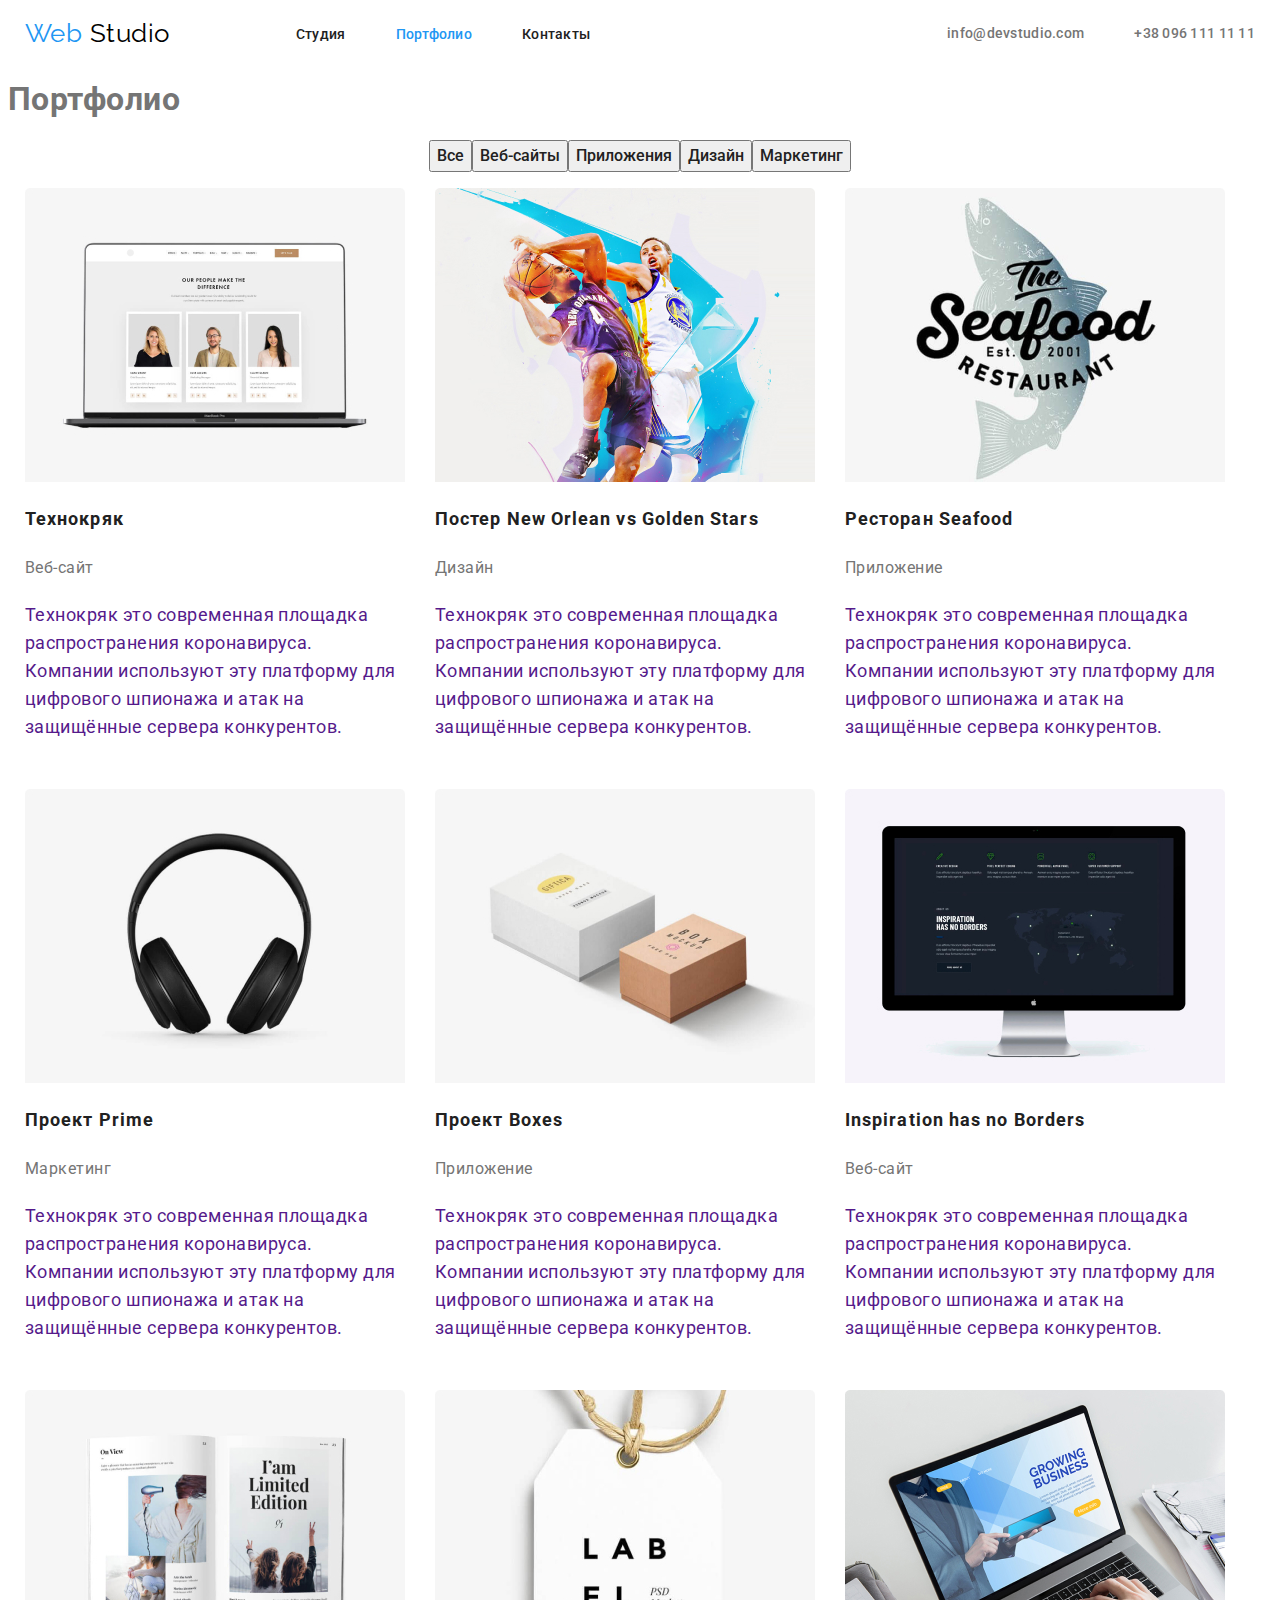
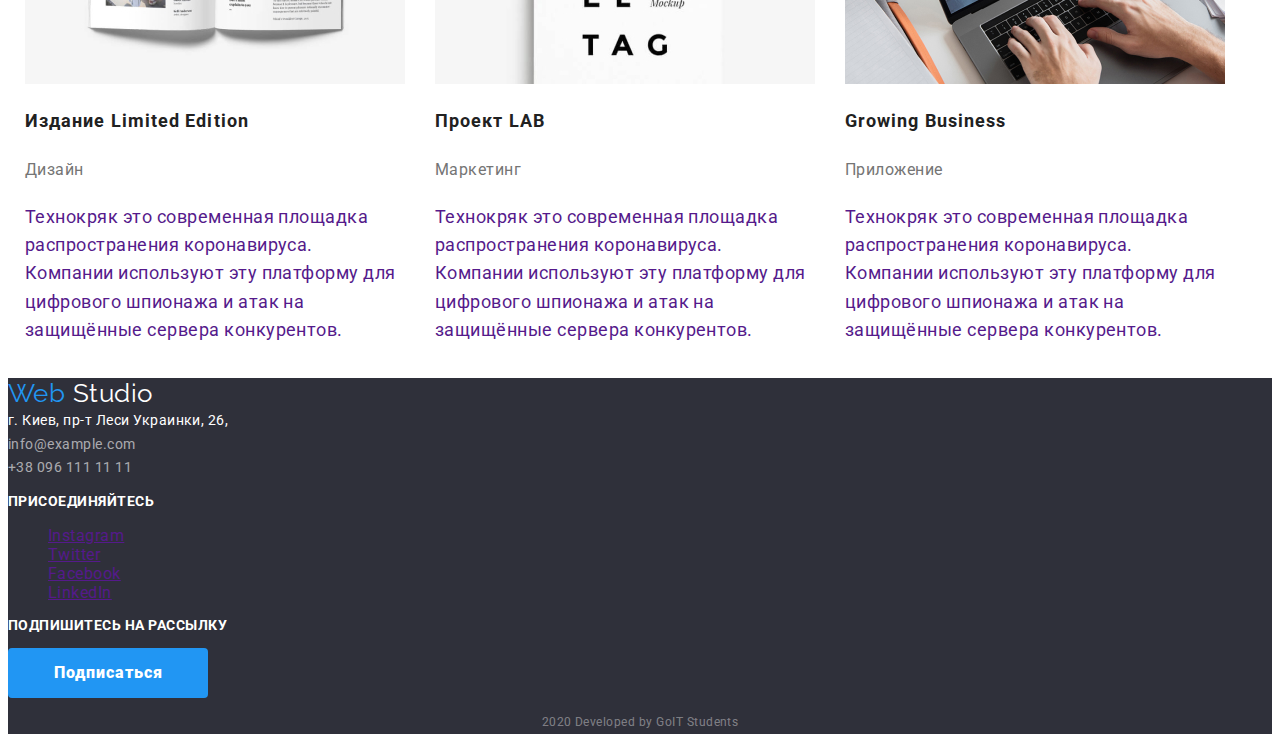
==== commit 6fbc15a8: "Working with flex elements" ====
--- a/portfolio.html
+++ b/portfolio.html
@@ -22,10 +22,10 @@
 
           <ul class="site-nav">
             <li class="item">
-              <a href="./index.html" class="link current">Студия</a>
+              <a href="./index.html" class="link">Студия</a>
             </li>
             <li class="item">
-              <a href="./portfolio.html" class="link">Портфолио</a>
+              <a href="./portfolio.html" class="link current">Портфолио</a>
             </li>
             <li class="item"><a href="" class="link">Контакты</a></li>
           </ul>
@@ -43,7 +43,7 @@
     <main>
       <h1>Портфолио</h1>
 
-      <ul class="portfolio-filter">
+      <ul class="portfolio-filter container">
         <li><button type="button" class="button">Все</button></li>
         <li><button type="button" class="button">Веб-сайты</button></li>
         <li><button type="button" class="button">Приложения</button></li>
@@ -51,7 +51,7 @@
         <li><button type="button" class="button">Маркетинг</button></li>
       </ul>
 
-      <ul class="projects">
+      <ul class="projects container">
         <li class="projects-items">
           <a class="link" href="">
             <img src="./img/Технокряк.jpg" alt="Технокряк" />
--- a/css/styles.css
+++ b/css/styles.css
@@ -106,6 +106,7 @@
 .hero-title {
   margin-top: 0px;
   margin-bottom: 46px;
+  width: 646px;
 
   /* color: #ffffff; */
 
@@ -114,6 +115,7 @@
   line-height: 1.36;
   letter-spacing: 0.06em;
   text-transform: uppercase;
+  text-align: center;
 }
 
 .hero-button {
@@ -147,6 +149,7 @@
   font-size: 36px;
   line-height: 1.17;
   text-align: center;
+  margin-bottom: 50px;
 }
 
 /* Features */
@@ -165,6 +168,11 @@
   line-height: 1.71;
 }
 
+.feature-list {
+  display: flex;
+  justify-content: center;
+}
+
 /* Product */
 .product .product-list {
   font-weight: 700;
@@ -175,6 +183,10 @@
   /* color: #ffffff; */
 }
 
+.product {
+  display: flex;
+  justify-content: center;
+}
 /* Team */
 .team-list .title {
   color: #212121;
@@ -182,6 +194,24 @@
 
 .team {
   background: #f5f4fa;
+}
+
+.team-list {
+  display: flex;
+  justify-content: center;
+}
+
+/* Clients */
+.section .list-clients {
+  display: flex;
+  justify-content: center;
+}
+.list-clients .item:not(:last-child) {
+  display: flex;
+  justify-content: center;
+  margin-right: 30px;
+  width: 175px;
+  height: 90px;
 }
 
 /* Футер */
@@ -292,3 +322,25 @@
   line-height: 1.56;
   /* color: #ffffff; */
 }
+
+.projects {
+  display: flex;
+  flex-wrap: wrap;
+}
+
+.projects-items {
+  width: 380px;
+}
+
+.projects-items:not(:nth-child(3n)) {
+  margin-right: 30px;
+}
+
+.projects-items:not(:nth-last-child(-n + 3)) {
+  margin-bottom: 30px;
+}
+
+.portfolio-filter {
+  display: flex;
+  justify-content: center;
+}
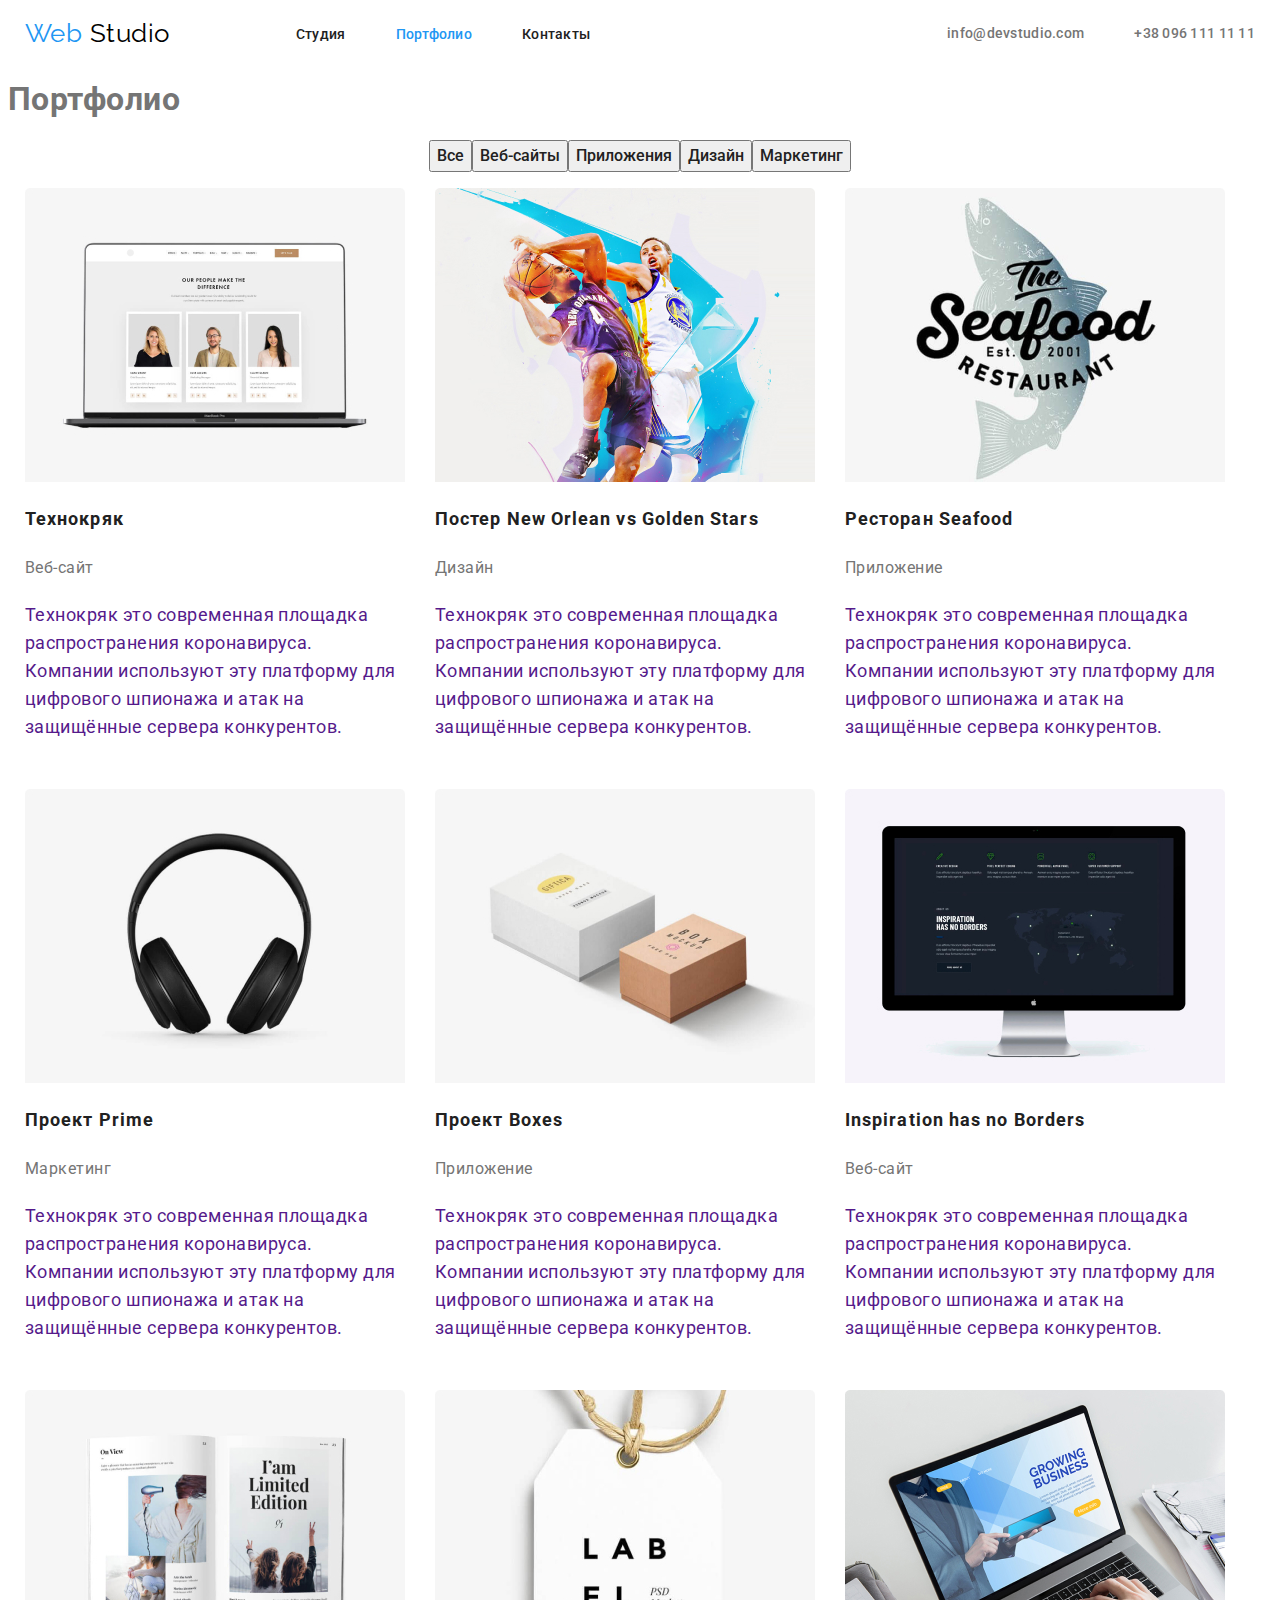
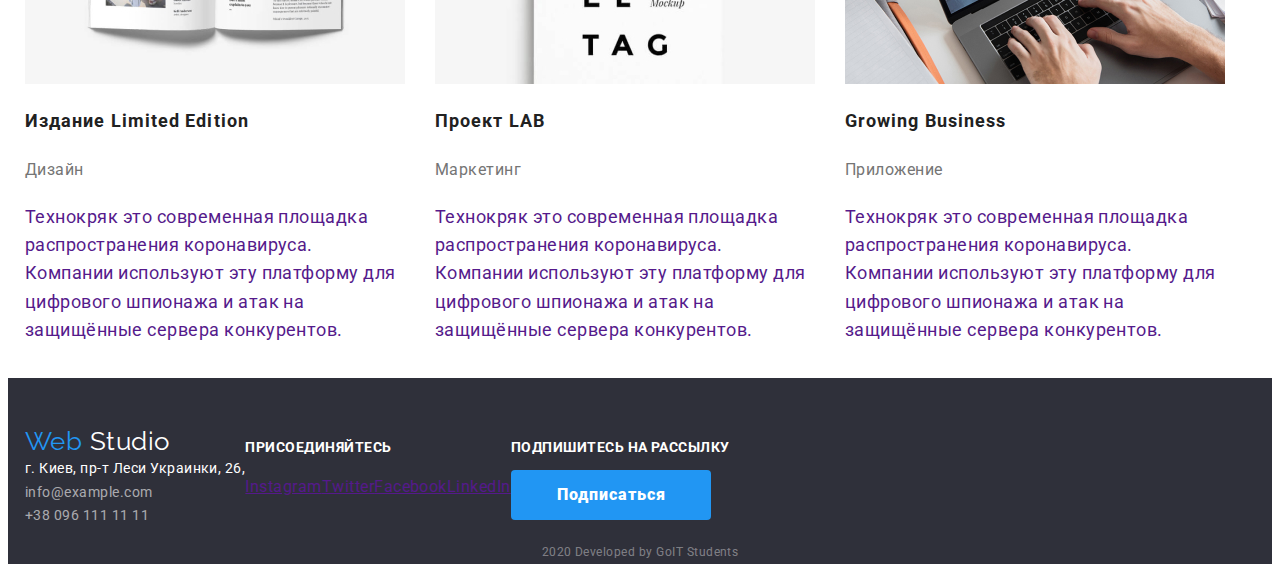
==== commit 5bfed39b: "Working with flex elements" ====
--- a/portfolio.html
+++ b/portfolio.html
@@ -174,31 +174,33 @@
 
     <!--Футер-->
     <footer class="footer">
-      <div>
-        <a class="logo">Web <span class="logo-footer">Studio</span></a>
-        <address>
-          <a class="contact">г. Киев, пр-т Леси Украинки, 26, </a><br />
-          <a href="mailto:info@example.com" class="info">info@example.com</a
-          ><br />
-          <a href="tel:+380961111111" class="info">+38 096 111 11 11</a>
-        </address>
-      </div>
-
-      <div>
-        <p class="action">Присоединяйтесь</p>
-        <ul>
-          <li>
-            <a href="" aria-label="Cсылка на Instagram">Instagram</a>
-          </li>
-          <li><a href="" aria-label="Cсылка на Twitter">Twitter</a></li>
-          <li><a href="" aria-label="Cсылка на Facebook">Facebook</a></li>
-          <li><a href="" aria-label="Cсылка на LinkedIn">LinkedIn</a></li>
-        </ul>
-      </div>
-
-      <div>
-        <p class="action">Подпишитесь на рассылку</p>
-        <a href="" class="studio-button">Подписаться</a>
+      <div class="container">
+        <div>
+          <a class="logo">Web <span class="logo-footer">Studio</span></a>
+          <address class="address-footer">
+            <a class="contact">г. Киев, пр-т Леси Украинки, 26, </a><br />
+            <a href="mailto:info@example.com" class="info">info@example.com</a
+            ><br />
+            <a href="tel:+380961111111" class="info">+38 096 111 11 11</a>
+          </address>
+        </div>
+
+        <div class="action-social-links">
+          <p class="action">Присоединяйтесь</p>
+          <ul class="social-links">
+            <li>
+              <a href="" aria-label="Cсылка на Instagram">Instagram</a>
+            </li>
+            <li><a href="" aria-label="Cсылка на Twitter">Twitter</a></li>
+            <li><a href="" aria-label="Cсылка на Facebook">Facebook</a></li>
+            <li><a href="" aria-label="Cсылка на LinkedIn">LinkedIn</a></li>
+          </ul>
+        </div>
+
+        <div class="action-studio-button">
+          <p class="action">Подпишитесь на рассылку</p>
+          <a href="" class="studio-button">Подписаться</a>
+        </div>
       </div>
 
       <p class="madeby">2020 Developed by GoIT Students</p>
--- a/css/styles.css
+++ b/css/styles.css
@@ -144,6 +144,7 @@
   margin-bottom: 94px;
 }
 .section-title {
+  margin-top: 0;
   color: #212121;
   font-weight: 700;
   font-size: 36px;
@@ -154,6 +155,7 @@
 
 /* Features */
 .feature-list .title {
+  margin-top: 0;
   margin-bottom: 10px;
 
   color: #212121;
@@ -164,6 +166,9 @@
 }
 
 .feature-list .text {
+  margin-top: 0;
+  margin-bottom: 0;
+
   font-size: 14px;
   line-height: 1.71;
 }
@@ -172,7 +177,9 @@
   display: flex;
   justify-content: center;
 }
-
+.feature-list .list:not(:last-child) {
+  margin-right: 30px;
+}
 /* Product */
 .product .product-list {
   font-weight: 700;
@@ -189,18 +196,31 @@
 }
 /* Team */
 .team-list .title {
+  margin-top: 30px;
+  margin-bottom: 10px;
   color: #212121;
 }
 
 .team {
+  padding-top: 94px;
+  padding-bottom: 0;
   background: #f5f4fa;
 }
 
 .team-list {
   display: flex;
   justify-content: center;
-}
-
+  text-align: center;
+}
+
+.team-list-container:not(:last-child) {
+  margin-right: 30px;
+}
+
+.job-title {
+  margin-top: 0;
+  margin-bottom: 16px;
+}
 /* Clients */
 .section .list-clients {
   display: flex;
@@ -212,6 +232,12 @@
   margin-right: 30px;
   width: 175px;
   height: 90px;
+}
+
+.list-clients .item {
+  display: flex;
+  justify-content: center;
+  align-items: center;
 }
 
 /* Футер */
@@ -272,6 +298,28 @@
 .logo-footer {
   color: #ffffff;
 }
+.footer .container {
+  display: flex;
+  /* justify-content: space-between; */
+  align-items: flex-start;
+}
+
+.address-footer .contact {
+  margin-bottom: 9px;
+}
+
+.address-footer .info {
+  margin-bottom: 9px;
+}
+.social-links {
+  display: flex;
+  padding-left: 0;
+  margin-top: 21px;
+  margin-bottom: 0;
+}
+.footer {
+  padding-top: 48px;
+}
 /* Стили для portfolio.html */
 
 /* основной цвет фона #FFFFFF */
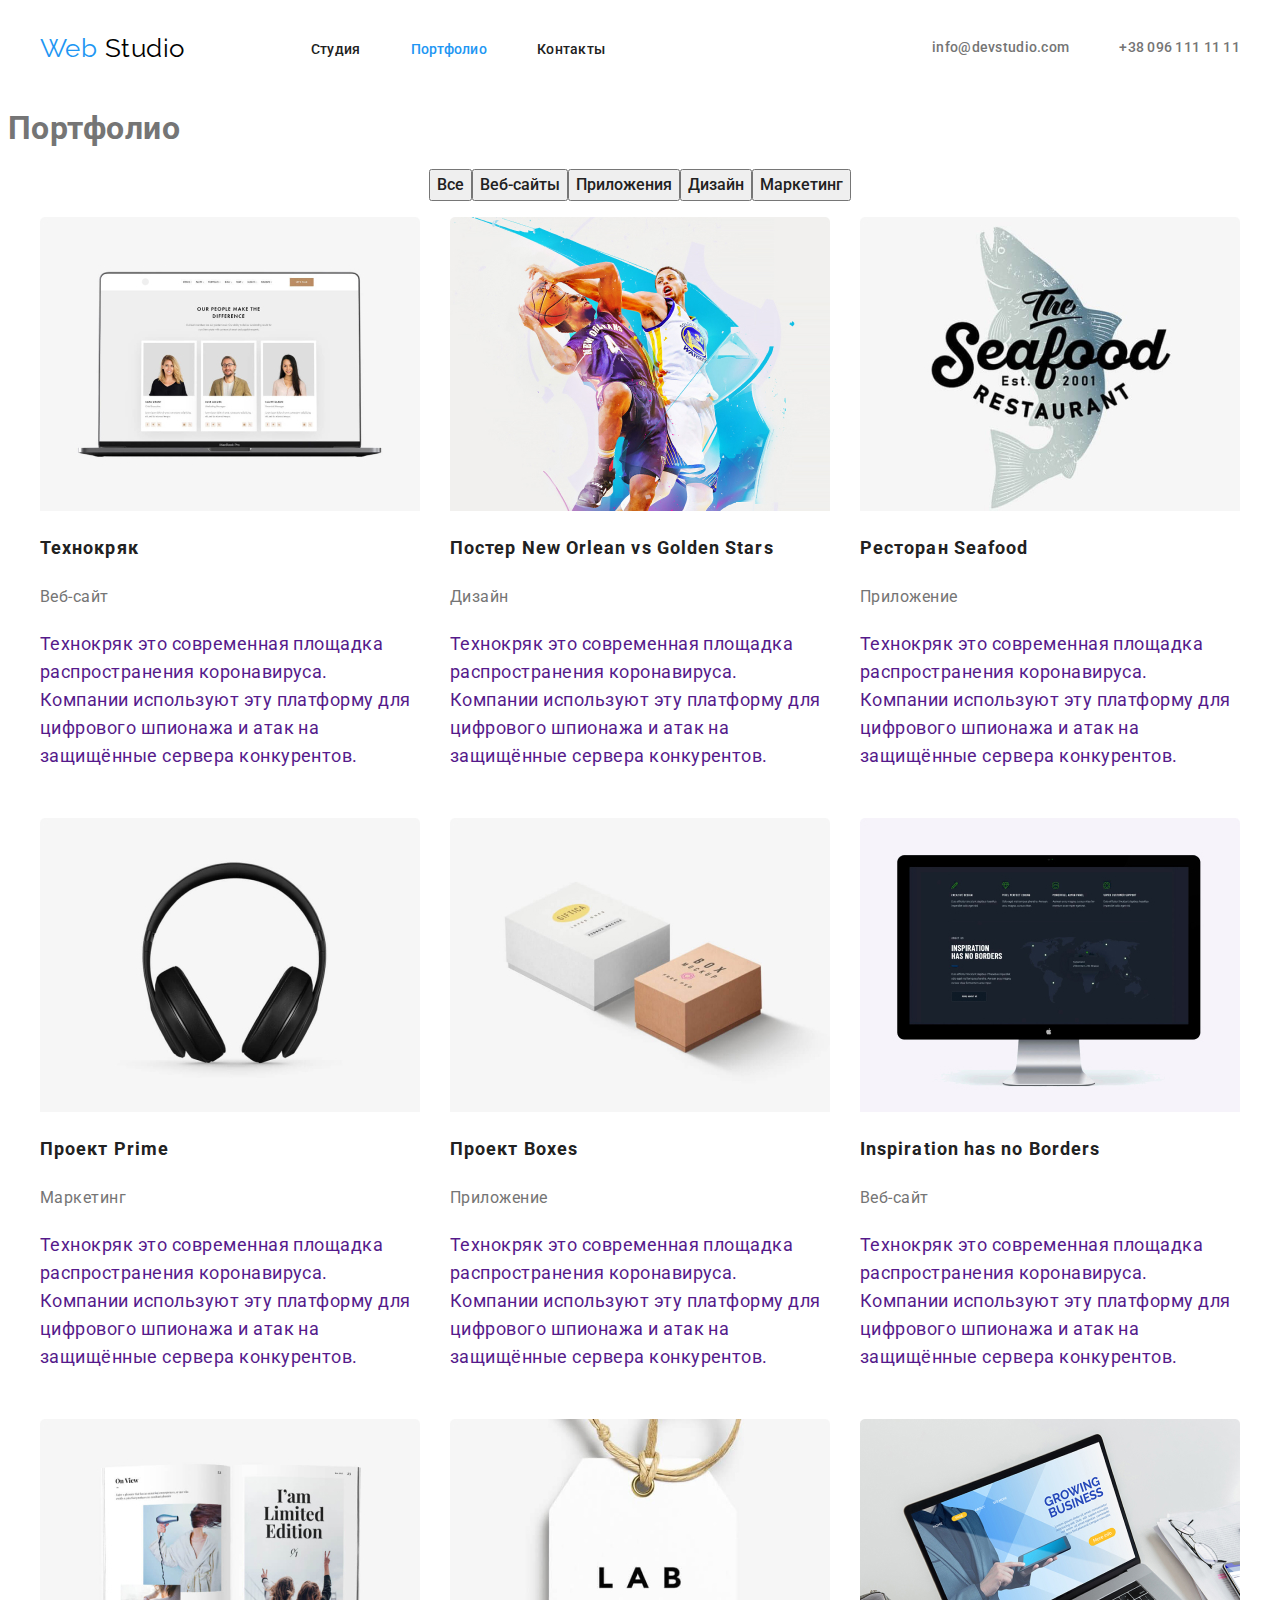
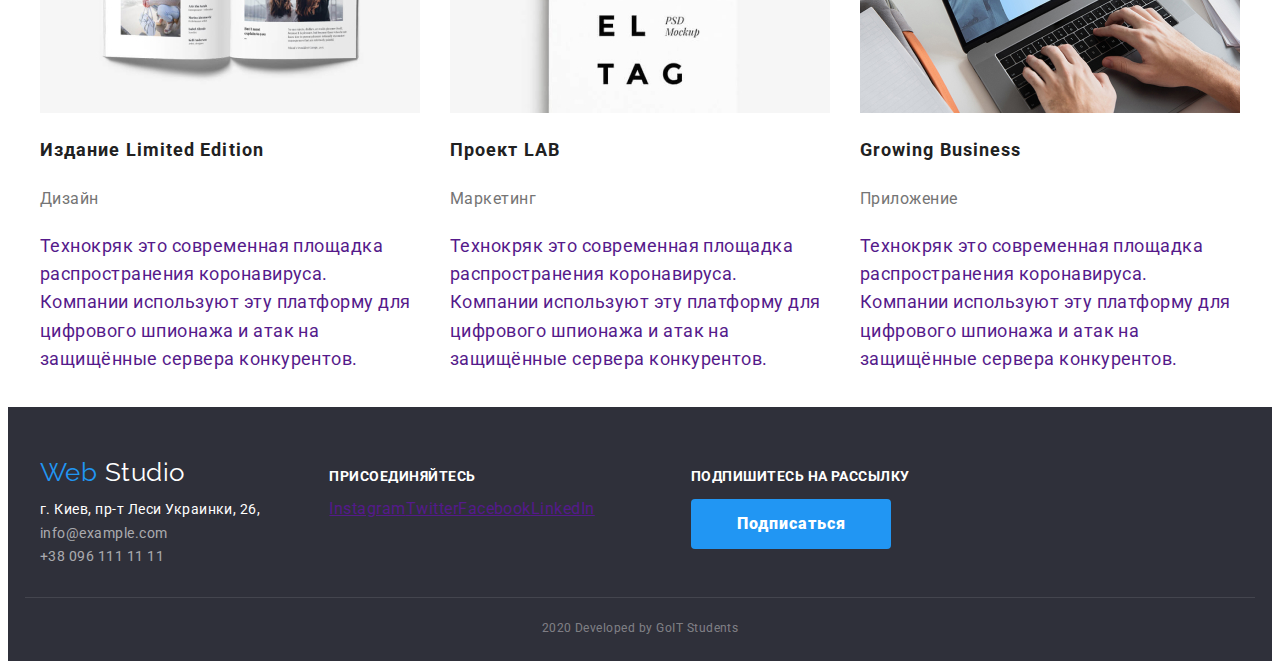
==== commit 72375eff: "Working with flex elements" ====
--- a/portfolio.html
+++ b/portfolio.html
@@ -175,7 +175,7 @@
     <!--Футер-->
     <footer class="footer">
       <div class="container">
-        <div>
+        <div class="address-list">
           <a class="logo">Web <span class="logo-footer">Studio</span></a>
           <address class="address-footer">
             <a class="contact">г. Киев, пр-т Леси Украинки, 26, </a><br />
@@ -203,7 +203,7 @@
         </div>
       </div>
 
-      <p class="madeby">2020 Developed by GoIT Students</p>
+      <p class="copyright">2020 Developed by GoIT Students</p>
     </footer>
   </body>
 </html>
--- a/css/styles.css
+++ b/css/styles.css
@@ -17,6 +17,11 @@
   font-family: Roboto, sans-serif;
   letter-spacing: 0.03em;
 }
+
+*,
+::after ::before {
+  box-sizing: border-box;
+}
 .nav-conteiner {
   display: flex;
   align-items: center;
@@ -24,13 +29,16 @@
 .container {
   margin-left: auto;
   margin-right: auto;
-  width: 1230px;
+  width: 1200px;
   padding-left: 15px;
   padding-right: 15px;
 }
+
 .header {
   display: flex;
   align-items: center;
+  justify-content: space-between;
+  height: 80px;
 }
 
 ul {
@@ -107,6 +115,8 @@
   margin-top: 0px;
   margin-bottom: 46px;
   width: 646px;
+  margin-left: auto;
+  margin-right: auto;
 
   /* color: #ffffff; */
 
@@ -115,7 +125,7 @@
   line-height: 1.36;
   letter-spacing: 0.06em;
   text-transform: uppercase;
-  text-align: center;
+  align-content: center;
 }
 
 .hero-button {
@@ -136,12 +146,14 @@
 }
 .hero {
   text-align: center;
-  margin-bottom: 94px;
+  padding-top: 200px;
+  padding-bottom: 200px;
 }
 
 /* Section */
 .section {
-  margin-bottom: 94px;
+  padding-top: 94px;
+  padding-bottom: 94px;
 }
 .section-title {
   margin-top: 0;
@@ -154,6 +166,9 @@
 }
 
 /* Features */
+.is-hidden {
+  display: none;
+}
 .feature-list .title {
   margin-top: 0;
   margin-bottom: 10px;
@@ -181,6 +196,7 @@
   margin-right: 30px;
 }
 /* Product */
+
 .product .product-list {
   font-weight: 700;
   font-size: 14px;
@@ -202,8 +218,6 @@
 }
 
 .team {
-  padding-top: 94px;
-  padding-bottom: 0;
   background: #f5f4fa;
 }
 
@@ -213,10 +227,27 @@
   text-align: center;
 }
 
+.team-list-container .title {
+  font-weight: 500;
+  font-size: 16px;
+  line-height: 1.16;
+  text-align: center;
+}
+.team-list-container {
+  border-radius: 4px;
+  padding-bottom: 24px;
+
+  box-shadow: 0px 2px 1px rgba(0, 0, 0, 0.2), 0px 1px 1px rgba(0, 0, 0, 0.14),
+    0px 1px 3px rgba(0, 0, 0, 0.12);
+  background-color: #ffffff;
+}
 .team-list-container:not(:last-child) {
   margin-right: 30px;
 }
-
+.team-list-container .social-links {
+  display: flex;
+  justify-content: space-evenly;
+}
 .job-title {
   margin-top: 0;
   margin-bottom: 16px;
@@ -287,7 +318,12 @@
   background-color: #2f303a;
 }
 
-.madeby {
+.copyright {
+  padding-top: 18px;
+  padding-bottom: 21px;
+  margin-top: 0;
+  margin-bottom: 0;
+
   font-style: normal;
   font-weight: 400;
   font-size: 12px;
@@ -300,25 +336,40 @@
 }
 .footer .container {
   display: flex;
+  padding-bottom: 28px;
+  padding-top: 48px;
+
   /* justify-content: space-between; */
-  align-items: flex-start;
+  /* align-items: flex-start; */
+  align-items: baseline;
+  border-bottom: 1px solid rgba(255, 255, 255, 0.1);
 }
 
 .address-footer .contact {
   margin-bottom: 9px;
 }
-
+.address-list {
+  margin-right: 69px;
+}
 .address-footer .info {
   margin-bottom: 9px;
 }
 .social-links {
   display: flex;
   padding-left: 0;
-  margin-top: 21px;
+  margin-top: 0;
   margin-bottom: 0;
-}
-.footer {
-  padding-top: 48px;
+  align-items: center;
+  justify-content: center;
+}
+
+.footer .logo {
+  display: block;
+  margin-bottom: 10px;
+}
+
+.footer .action-social-links {
+  margin-right: 96px;
 }
 /* Стили для portfolio.html */
 
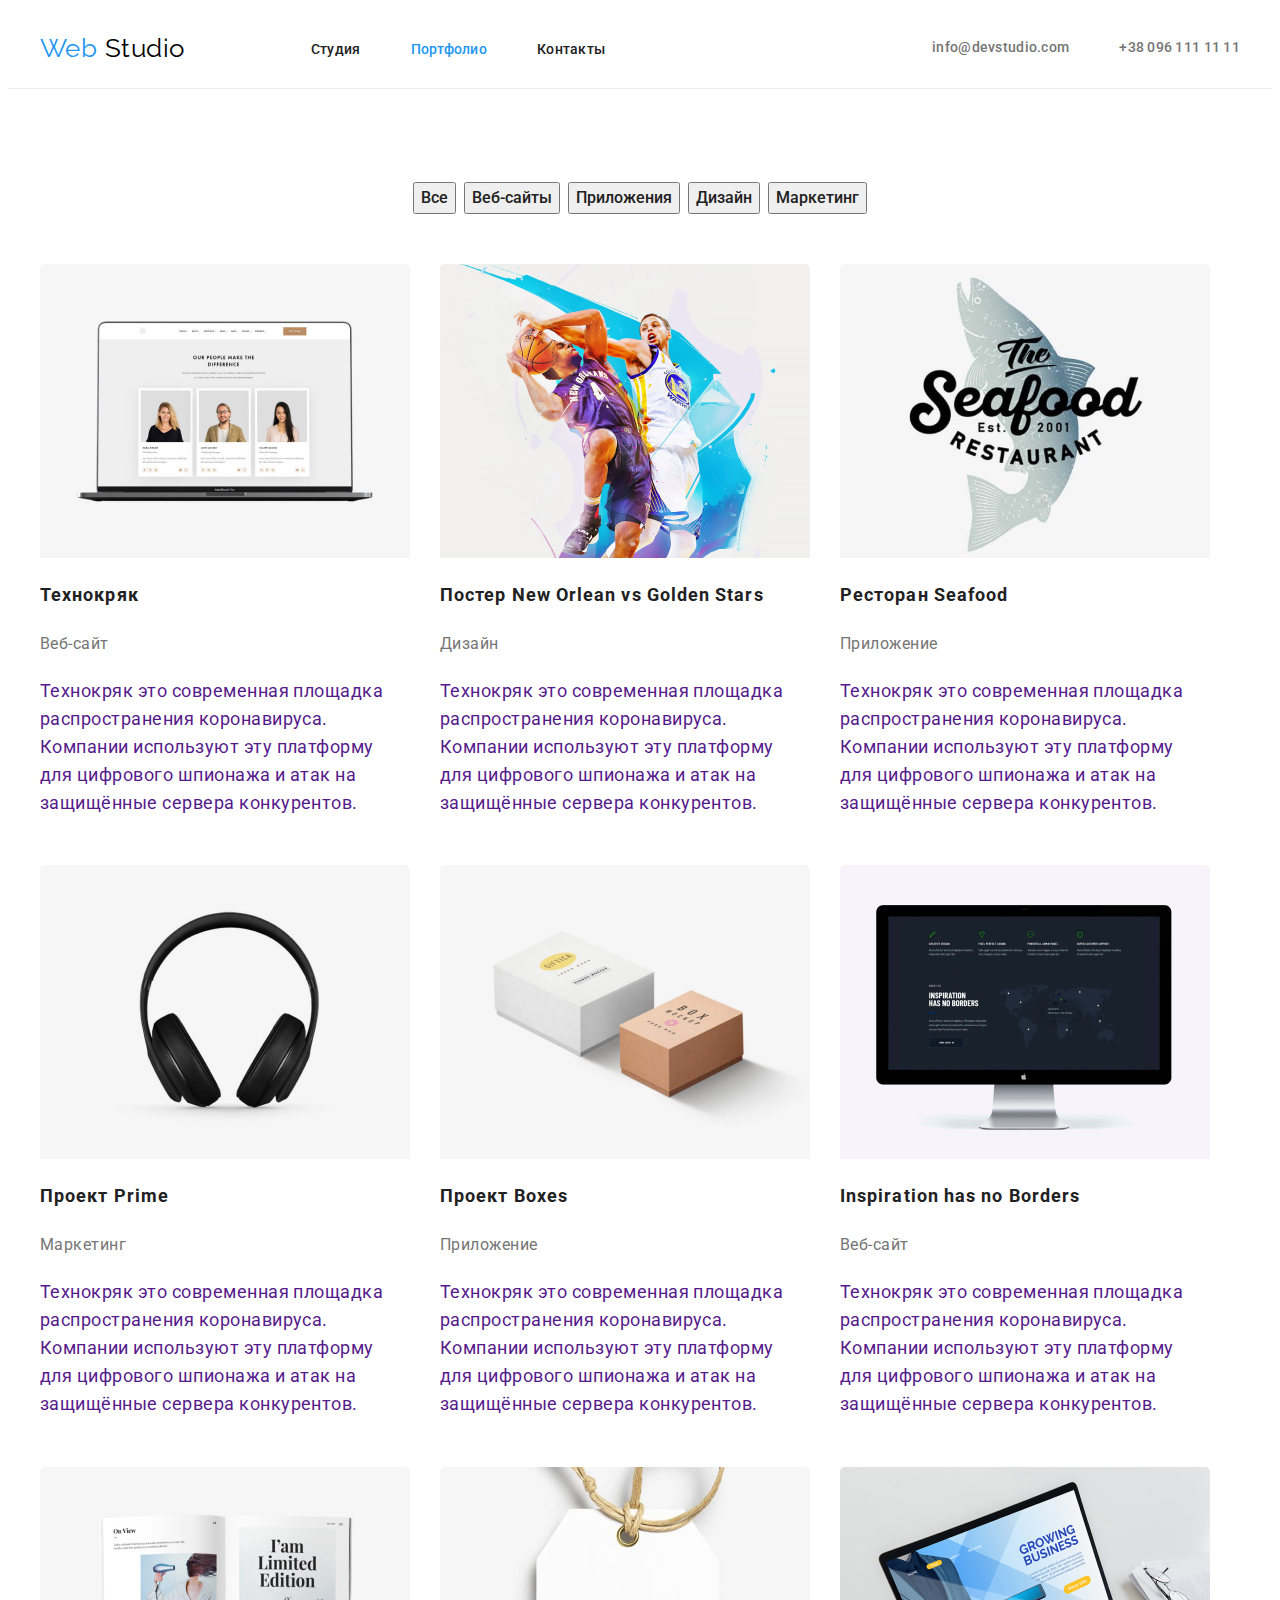
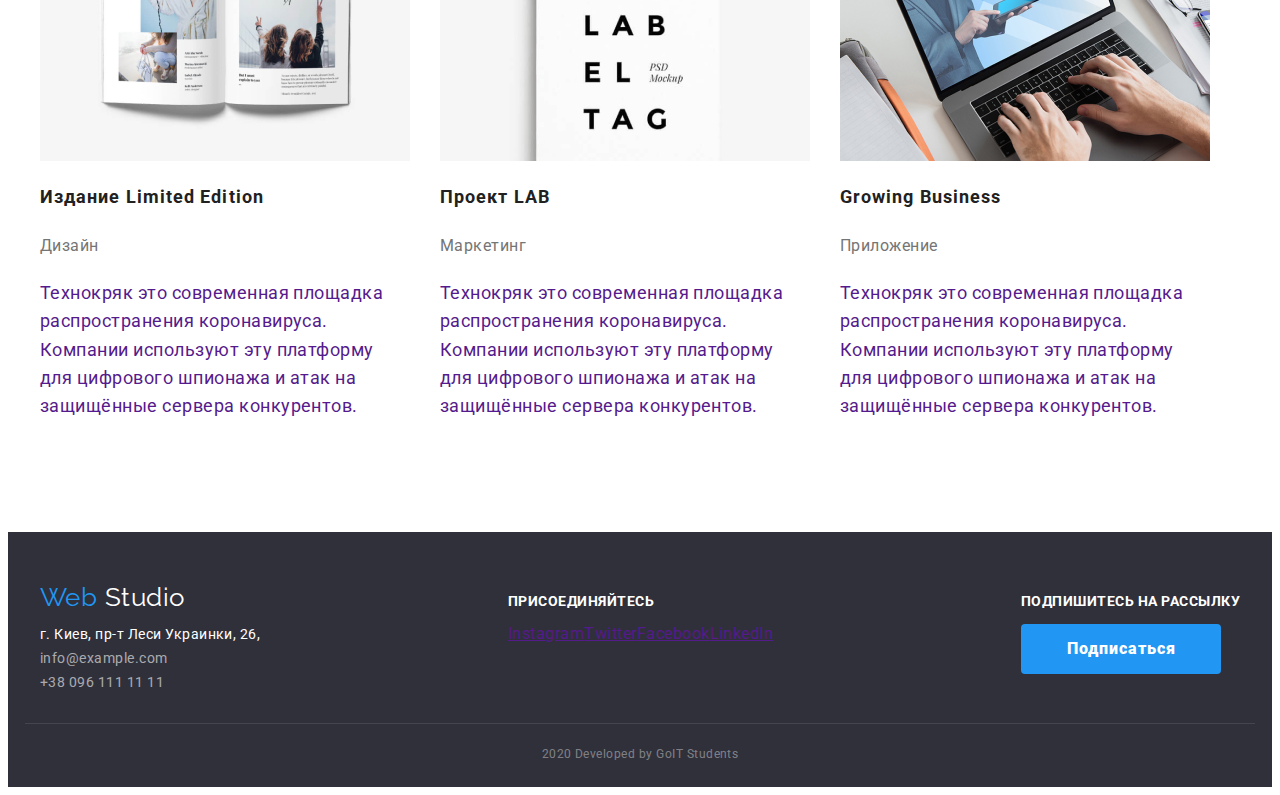
==== commit 8196222a: "FInished work" ====
--- a/portfolio.html
+++ b/portfolio.html
@@ -41,135 +41,137 @@
     </header>
 
     <main>
-      <h1>Портфолио</h1>
-
-      <ul class="portfolio-filter container">
-        <li><button type="button" class="button">Все</button></li>
-        <li><button type="button" class="button">Веб-сайты</button></li>
-        <li><button type="button" class="button">Приложения</button></li>
-        <li><button type="button" class="button">Дизайн</button></li>
-        <li><button type="button" class="button">Маркетинг</button></li>
-      </ul>
-
-      <ul class="projects container">
-        <li class="projects-items">
-          <a class="link" href="">
-            <img src="./img/Технокряк.jpg" alt="Технокряк" />
-            <h2 class="title">Технокряк</h2>
-            <p class="subtitle">Веб-сайт</p>
-            <p class="text">
-              Технокряк это современная площадка распространения коронавируса.
-              Компании используют эту платформу для цифрового шпионажа и атак на
-              защищённые сервера конкурентов.
-            </p>
-          </a>
-        </li>
-        <li class="projects-items">
-          <a class="link" href="">
-            <img
-              src="./img/Постер New Orlean vs Golden Stars.jpg"
-              alt="Постер New Orlean vs Golden Stars"
-            />
-            <h2 class="title">Постер New Orlean vs Golden Stars</h2>
-            <p class="subtitle">Дизайн</p>
-            <p class="text">
-              Технокряк это современная площадка распространения коронавируса.
-              Компании используют эту платформу для цифрового шпионажа и атак на
-              защищённые сервера конкурентов.
-            </p>
-          </a>
-        </li>
-        <li class="projects-items">
-          <a class="link" href="">
-            <img src="./img/Ресторан Seafood.jpg" alt="Ресторан Seafood" />
-            <h2 class="title">Ресторан Seafood</h2>
-            <p class="subtitle">Приложение</p>
-            <p class="text">
-              Технокряк это современная площадка распространения коронавируса.
-              Компании используют эту платформу для цифрового шпионажа и атак на
-              защищённые сервера конкурентов.
-            </p>
-          </a>
-        </li>
-        <li class="projects-items">
-          <a class="link" href="">
-            <img src="./img/Проект Prime.jpg" alt="Проект Prime" />
-            <h2 class="title">Проект Prime</h2>
-            <p class="subtitle">Маркетинг</p>
-            <p class="text">
-              Технокряк это современная площадка распространения коронавируса.
-              Компании используют эту платформу для цифрового шпионажа и атак на
-              защищённые сервера конкурентов.
-            </p>
-          </a>
-        </li>
-        <li class="projects-items">
-          <a class="link" href="">
-            <img src="./img/Проект Boxes.jpg" alt="Проект Boxes" />
-            <h2 class="title">Проект Boxes</h2>
-            <p class="subtitle">Приложение</p>
-            <p class="text">
-              Технокряк это современная площадка распространения коронавируса.
-              Компании используют эту платформу для цифрового шпионажа и атак на
-              защищённые сервера конкурентов.
-            </p>
-          </a>
-        </li>
-        <li class="projects-items">
-          <a class="link" href="">
-            <img
-              src="./img/Inspiration has no Borders.jpg"
-              alt="Inspiration has no Borders"
-            />
-            <h2 class="title">Inspiration has no Borders</h2>
-            <p class="subtitle">Веб-сайт</p>
-            <p class="text">
-              Технокряк это современная площадка распространения коронавируса.
-              Компании используют эту платформу для цифрового шпионажа и атак на
-              защищённые сервера конкурентов.
-            </p>
-          </a>
-        </li>
-        <li class="projects-items">
-          <a class="link" href="">
-            <img
-              src="./img/Издание Limited Edition.jpg"
-              alt="Издание Limited Edition"
-            />
-            <h2 class="title">Издание Limited Edition</h2>
-            <p class="subtitle">Дизайн</p>
-            <p class="text">
-              Технокряк это современная площадка распространения коронавируса.
-              Компании используют эту платформу для цифрового шпионажа и атак на
-              защищённые сервера конкурентов.
-            </p>
-          </a>
-        </li>
-        <li class="projects-items">
-          <a class="link" href="">
-            <img src="./img/Проект LAB.jpg" alt="Проект LAB" />
-            <h2 class="title">Проект LAB</h2>
-            <p class="subtitle">Маркетинг</p>
-            <p class="text">
-              Технокряк это современная площадка распространения коронавируса.
-              Компании используют эту платформу для цифрового шпионажа и атак на
-              защищённые сервера конкурентов.
-            </p>
-          </a>
-        </li>
-        <li class="projects-items">
-          <a class="link" href="">
-            <img src="./img/Growing Business.jpg" alt="Growing Business" />
-            <h2 class="title">Growing Business</h2>
-            <p class="subtitle">Приложение</p>
-            <p class="text">
-              Технокряк это современная площадка распространения коронавируса.
-              Компании используют эту платформу для цифрового шпионажа и атак на
-              защищённые сервера конкурентов.
-            </p>
-          </a>
-        </li>
-      </ul>
+      <!-- <div class="portfolio container"> -->
+        <h1 class="visually-hidden">Портфолио</h1>
+
+        <ul class="portfolio-filter container">
+          <li class="filter-list"><button type="button" class="button">Все</button></li>
+          <li class="filter-list"><button type="button" class="button">Веб-сайты</button></li>
+          <li class="filter-list"><button type="button" class="button">Приложения</button></li>
+          <li class="filter-list"><button type="button" class="button">Дизайн</button></li>
+          <li class="filter-list"><button type="button" class="button">Маркетинг</button></li>
+        </ul>
+
+        <ul class="projects container">
+          <li class="projects-items">
+            <a class="link" href="">
+              <img src="./img/Технокряк.jpg" alt="Технокряк" />
+              <h2 class="title">Технокряк</h2>
+              <p class="subtitle">Веб-сайт</p>
+              <p class="text">
+                Технокряк это современная площадка распространения коронавируса.
+                Компании используют эту платформу для цифрового шпионажа и атак
+                на защищённые сервера конкурентов.
+              </p>
+            </a>
+          </li>
+          <li class="projects-items">
+            <a class="link" href="">
+              <img
+                src="./img/Постер New Orlean vs Golden Stars.jpg"
+                alt="Постер New Orlean vs Golden Stars"
+              />
+              <h2 class="title">Постер New Orlean vs Golden Stars</h2>
+              <p class="subtitle">Дизайн</p>
+              <p class="text">
+                Технокряк это современная площадка распространения коронавируса.
+                Компании используют эту платформу для цифрового шпионажа и атак
+                на защищённые сервера конкурентов.
+              </p>
+            </a>
+          </li>
+          <li class="projects-items">
+            <a class="link" href="">
+              <img src="./img/Ресторан Seafood.jpg" alt="Ресторан Seafood" />
+              <h2 class="title">Ресторан Seafood</h2>
+              <p class="subtitle">Приложение</p>
+              <p class="text">
+                Технокряк это современная площадка распространения коронавируса.
+                Компании используют эту платформу для цифрового шпионажа и атак
+                на защищённые сервера конкурентов.
+              </p>
+            </a>
+          </li>
+          <li class="projects-items">
+            <a class="link" href="">
+              <img src="./img/Проект Prime.jpg" alt="Проект Prime" />
+              <h2 class="title">Проект Prime</h2>
+              <p class="subtitle">Маркетинг</p>
+              <p class="text">
+                Технокряк это современная площадка распространения коронавируса.
+                Компании используют эту платформу для цифрового шпионажа и атак
+                на защищённые сервера конкурентов.
+              </p>
+            </a>
+          </li>
+          <li class="projects-items">
+            <a class="link" href="">
+              <img src="./img/Проект Boxes.jpg" alt="Проект Boxes" />
+              <h2 class="title">Проект Boxes</h2>
+              <p class="subtitle">Приложение</p>
+              <p class="text">
+                Технокряк это современная площадка распространения коронавируса.
+                Компании используют эту платформу для цифрового шпионажа и атак
+                на защищённые сервера конкурентов.
+              </p>
+            </a>
+          </li>
+          <li class="projects-items">
+            <a class="link" href="">
+              <img
+                src="./img/Inspiration has no Borders.jpg"
+                alt="Inspiration has no Borders"
+              />
+              <h2 class="title">Inspiration has no Borders</h2>
+              <p class="subtitle">Веб-сайт</p>
+              <p class="text">
+                Технокряк это современная площадка распространения коронавируса.
+                Компании используют эту платформу для цифрового шпионажа и атак
+                на защищённые сервера конкурентов.
+              </p>
+            </a>
+          </li>
+          <li class="projects-items">
+            <a class="link" href="">
+              <img
+                src="./img/Издание Limited Edition.jpg"
+                alt="Издание Limited Edition"
+              />
+              <h2 class="title">Издание Limited Edition</h2>
+              <p class="subtitle">Дизайн</p>
+              <p class="text">
+                Технокряк это современная площадка распространения коронавируса.
+                Компании используют эту платформу для цифрового шпионажа и атак
+                на защищённые сервера конкурентов.
+              </p>
+            </a>
+          </li>
+          <li class="projects-items">
+            <a class="link" href="">
+              <img src="./img/Проект LAB.jpg" alt="Проект LAB" />
+              <h2 class="title">Проект LAB</h2>
+              <p class="subtitle">Маркетинг</p>
+              <p class="text">
+                Технокряк это современная площадка распространения коронавируса.
+                Компании используют эту платформу для цифрового шпионажа и атак
+                на защищённые сервера конкурентов.
+              </p>
+            </a>
+          </li>
+          <li class="projects-items">
+            <a class="link" href="">
+              <img src="./img/Growing Business.jpg" alt="Growing Business" />
+              <h2 class="title">Growing Business</h2>
+              <p class="subtitle">Приложение</p>
+              <p class="text">
+                Технокряк это современная площадка распространения коронавируса.
+                Компании используют эту платформу для цифрового шпионажа и атак
+                на защищённые сервера конкурентов.
+              </p>
+            </a>
+          </li>
+        </ul>
+      </div>
     </main>
 
     <!--Футер-->
--- a/css/styles.css
+++ b/css/styles.css
@@ -22,6 +22,15 @@
 ::after ::before {
   box-sizing: border-box;
 }
+
+.visually-hidden {
+  position: absolute;
+  clip: rect(0 0 0 0);
+  width: 1px;
+  height: 1px;
+  margin: -1px;
+}
+
 .nav-conteiner {
   display: flex;
   align-items: center;
@@ -41,6 +50,9 @@
   height: 80px;
 }
 
+.page-header {
+  border-bottom: 1px solid #ececec;
+}
 ul {
   list-style: none;
 }
@@ -210,6 +222,7 @@
   display: flex;
   justify-content: center;
 }
+
 /* Team */
 .team-list .title {
   margin-top: 30px;
@@ -339,8 +352,7 @@
   padding-bottom: 28px;
   padding-top: 48px;
 
-  /* justify-content: space-between; */
-  /* align-items: flex-start; */
+  justify-content: space-between;
   align-items: baseline;
   border-bottom: 1px solid rgba(255, 255, 255, 0.1);
 }
@@ -348,12 +360,7 @@
 .address-footer .contact {
   margin-bottom: 9px;
 }
-.address-list {
-  margin-right: 69px;
-}
-.address-footer .info {
-  margin-bottom: 9px;
-}
+
 .social-links {
   display: flex;
   padding-left: 0;
@@ -368,9 +375,6 @@
   margin-bottom: 10px;
 }
 
-.footer .action-social-links {
-  margin-right: 96px;
-}
 /* Стили для portfolio.html */
 
 /* основной цвет фона #FFFFFF */
@@ -379,7 +383,11 @@
 /* вторичный цвет текста #757575 */
 
 .portfolio-filter .button {
-  color: #212121;
+  /* margin-right: 8px; */
+  color: #212121;
+}
+.filter-list:not(:last-child) {
+  margin-right: 8px;
 }
 
 .portfolio-filter .button:hover,
@@ -425,10 +433,12 @@
 .projects {
   display: flex;
   flex-wrap: wrap;
+  margin-top: 0;
+  margin-bottom: 94px;
 }
 
 .projects-items {
-  width: 380px;
+  width: 370px;
 }
 
 .projects-items:not(:nth-child(3n)) {
@@ -442,4 +452,6 @@
 .portfolio-filter {
   display: flex;
   justify-content: center;
-}
+  margin-bottom: 50px;
+  margin-top: 93px;
+}
